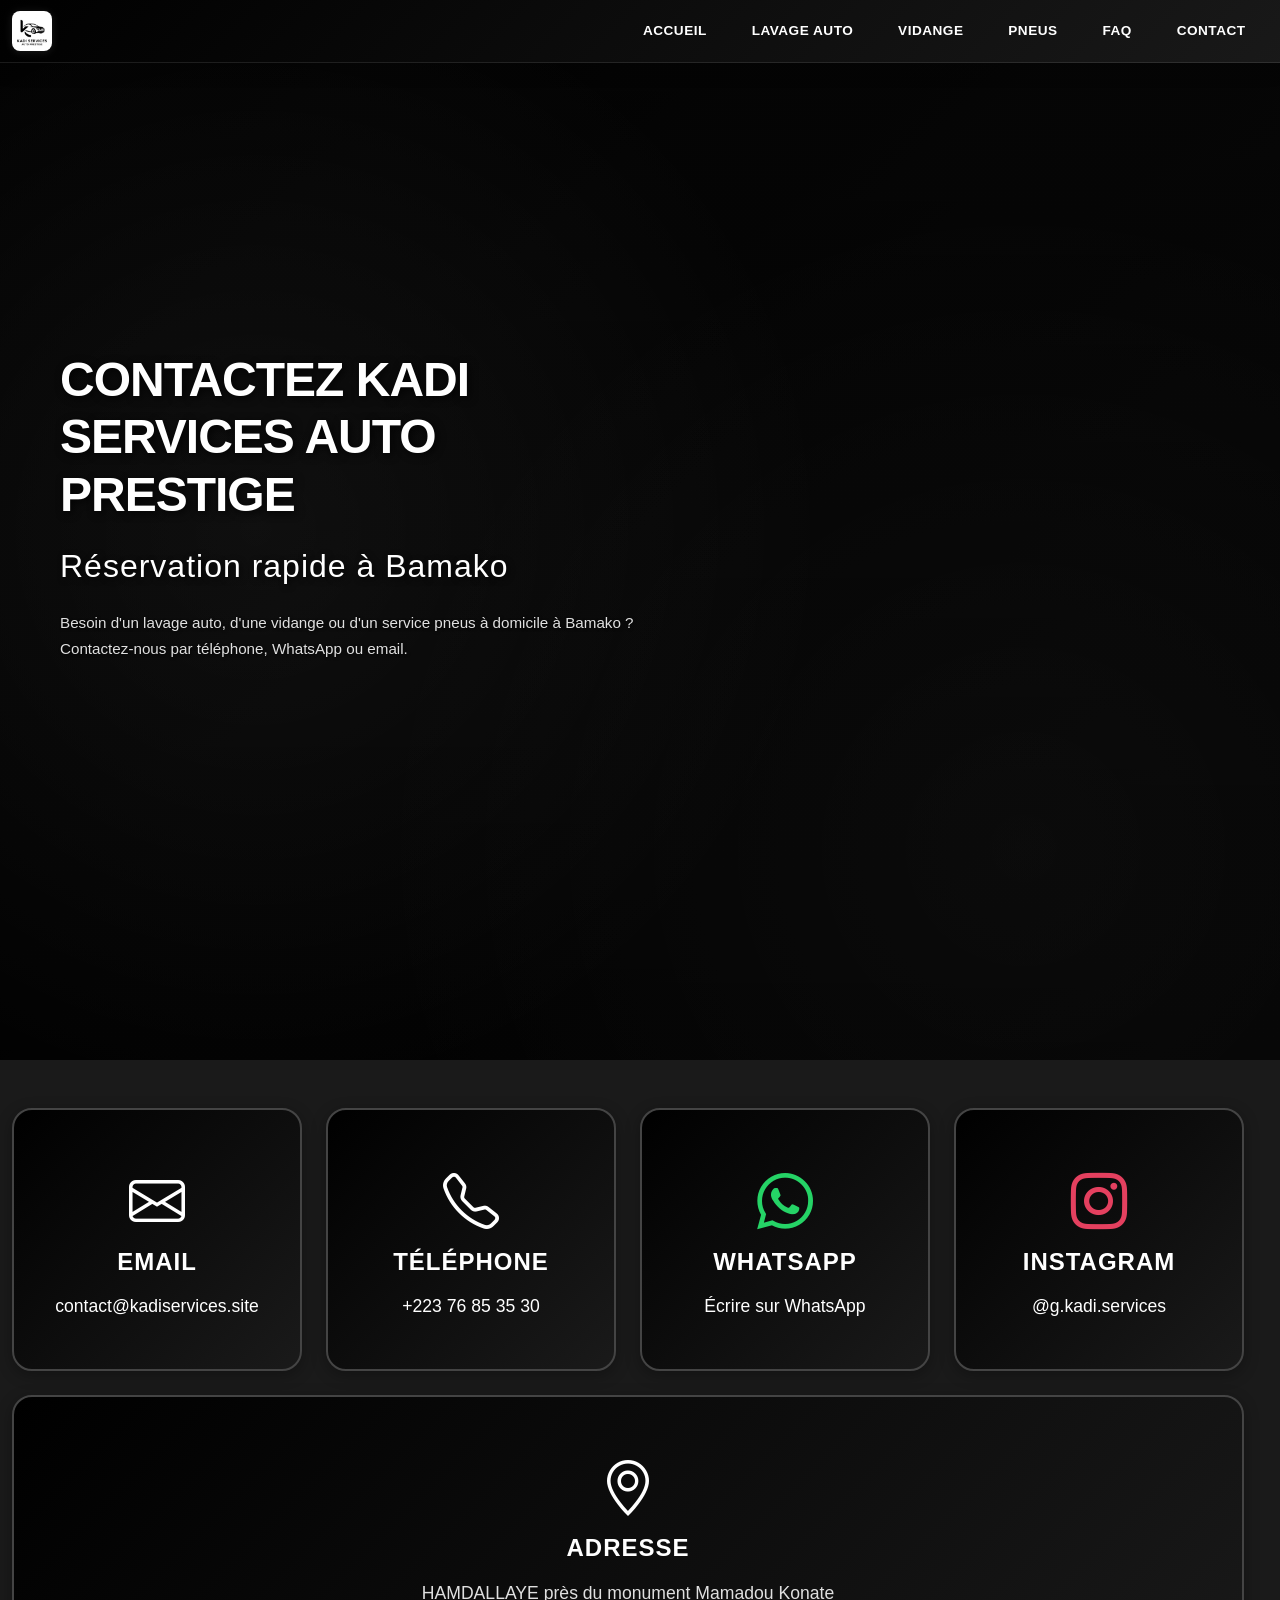
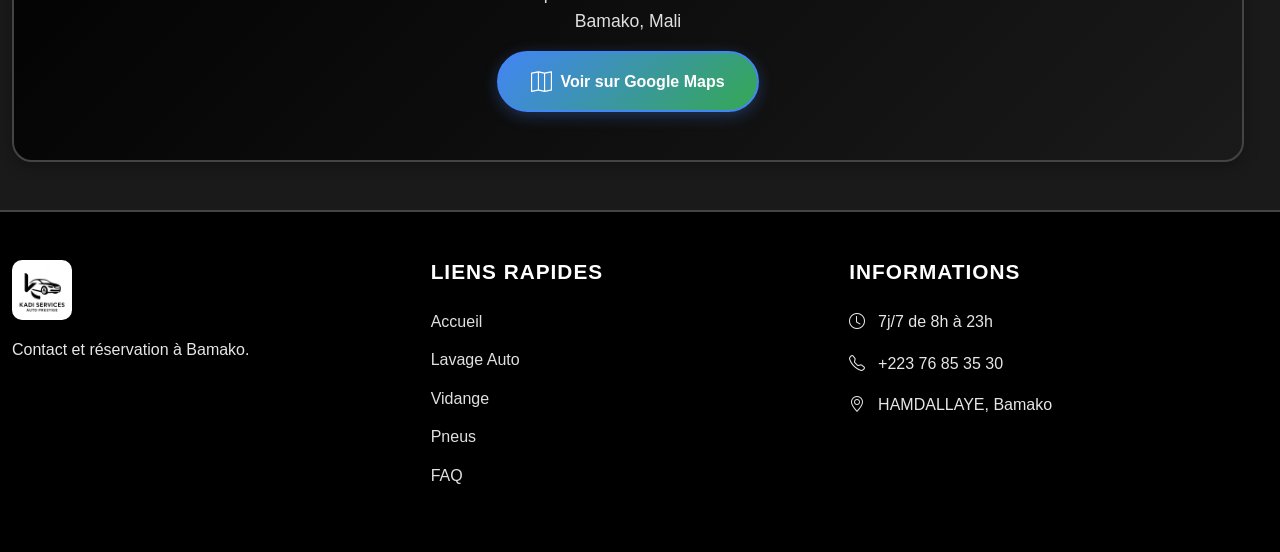
==== contact.html @ a183ce65 "reconnect optimized mp4 + seo multipages" ====
<!DOCTYPE html>
<html lang="fr">
<head>
    <meta charset="UTF-8">
    <meta name="viewport" content="width=device-width, initial-scale=1.0">
    <meta name="google-site-verification" content="QvmwFhG7hxmT7mzNkKdDMTVAQOb6qt12spnTtQXSnRE" />
    <link rel="icon" type="image/png" href="images/logo-kadi.png">
    <link rel="shortcut icon" href="images/logo-kadi.png">
    <link rel="apple-touch-icon" href="images/logo-kadi.png">
    <link rel="manifest" href="site.webmanifest">
    <meta name="theme-color" content="#000000">
    <title>Contact Kadi Services Auto Prestige | Réserver à Bamako</title>
    <meta name="description" content="Contactez Kadi Services Auto Prestige pour réserver un lavage auto, une vidange ou un service pneus à domicile à Bamako.">
    <meta name="keywords" content="contact lavage auto bamako, contact vidange bamako, téléphone lavage auto bamako, whatsapp lavage auto bamako">
    <link rel="canonical" href="https://prestige.kadiservices.site/contact.html">
    <meta property="og:type" content="website">
    <meta property="og:title" content="Contact Kadi Services Auto Prestige">
    <meta property="og:description" content="Contact, téléphone, email et WhatsApp pour réserver vos services automobiles à domicile à Bamako.">
    <meta property="og:url" content="https://prestige.kadiservices.site/contact.html">
    <meta property="og:image" content="https://prestige.kadiservices.site/images/logo-kadi.png">
    <link rel="preconnect" href="https://cdn.jsdelivr.net" crossorigin>
    <link href="https://cdn.jsdelivr.net/npm/bootstrap@5.3.2/dist/css/bootstrap.min.css" rel="stylesheet">
    <link rel="stylesheet" href="https://cdn.jsdelivr.net/npm/bootstrap-icons@1.11.1/font/bootstrap-icons.css" media="print" onload="this.media='all'">
    <noscript><link rel="stylesheet" href="https://cdn.jsdelivr.net/npm/bootstrap-icons@1.11.1/font/bootstrap-icons.css"></noscript>
    <link rel="stylesheet" href="css/style.css">
    <script>(function(w,d,s,l,i){w[l]=w[l]||[];w[l].push({'gtm.start':new Date().getTime(),event:'gtm.js'});var f=d.getElementsByTagName(s)[0],j=d.createElement(s),dl=l!='dataLayer'?'&l='+l:'';j.async=true;j.src='https://www.googletagmanager.com/gtm.js?id='+i+dl;f.parentNode.insertBefore(j,f);})(window,document,'script','dataLayer','GTM-TSNSFCXC');</script>
</head>
<body>
    <noscript><iframe src="https://www.googletagmanager.com/ns.html?id=GTM-TSNSFCXC" height="0" width="0" style="display:none;visibility:hidden"></iframe></noscript>
    <nav class="navbar navbar-expand-lg navbar-light fixed-top"><div class="container"><a class="navbar-brand" href="index.html"><img src="images/logo-kadi.webp" alt="Kadi Services" class="logo-nav" width="180" height="40" loading="eager"></a><button class="navbar-toggler" type="button" data-bs-toggle="collapse" data-bs-target="#navbarNav"><span class="navbar-toggler-icon"></span></button><div class="collapse navbar-collapse" id="navbarNav"><ul class="navbar-nav ms-auto"><li class="nav-item"><a class="nav-link" href="index.html">Accueil</a></li><li class="nav-item"><a class="nav-link" href="lavage-auto-bamako.html">Lavage Auto</a></li><li class="nav-item"><a class="nav-link" href="vidange-bamako.html">Vidange</a></li><li class="nav-item"><a class="nav-link" href="montage-pneu-bamako.html">Pneus</a></li><li class="nav-item"><a class="nav-link" href="faq.html">FAQ</a></li><li class="nav-item"><a class="nav-link active" href="contact.html">Contact</a></li></ul></div></div></nav>
    <section class="hero-section"><div class="hero-video-container"><div class="hero-video-fallback"></div></div><div class="hero-overlay"></div><div class="container"><div class="row align-items-center min-vh-100"><div class="col-lg-8 hero-content"><div class="hero-text animate-fade-in"><h1 class="display-2 fw-bold mb-4">Contactez Kadi Services Auto Prestige</h1><h2 class="display-4 mb-4">Réservation rapide à Bamako</h2><p class="mb-5 hero-description">Besoin d'un lavage auto, d'une vidange ou d'un service pneus à domicile à Bamako ? Contactez-nous par téléphone, WhatsApp ou email.</p></div></div></div></div></section>
    <section class="contact-section py-5"><div class="container"><div class="row g-4"><div class="col-md-6 col-lg-3"><div class="contact-card text-center h-100"><i class="bi bi-envelope contact-icon"></i><h5>Email</h5><p><a href="mailto:contact@kadiservices.site">contact@kadiservices.site</a></p></div></div><div class="col-md-6 col-lg-3"><div class="contact-card text-center h-100"><i class="bi bi-telephone contact-icon"></i><h5>Téléphone</h5><p><a href="tel:+22376853530">+223 76 85 35 30</a></p></div></div><div class="col-md-6 col-lg-3"><div class="contact-card text-center h-100"><i class="bi bi-whatsapp contact-icon"></i><h5>WhatsApp</h5><p><a href="https://wa.me/22376853530" target="_blank" rel="noopener noreferrer">Écrire sur WhatsApp</a></p></div></div><div class="col-md-6 col-lg-3"><div class="contact-card text-center h-100"><i class="bi bi-instagram contact-icon"></i><h5>Instagram</h5><p><a href="https://www.instagram.com/g.kadi.services/" target="_blank" rel="noopener noreferrer">@g.kadi.services</a></p></div></div><div class="col-12"><div class="contact-card text-center h-100"><i class="bi bi-geo-alt contact-icon"></i><h5>Adresse</h5><p class="mb-3">HAMDALLAYE près du monument Mamadou Konate<br>Bamako, Mali</p><a href="https://maps.app.goo.gl/7F9AtTYm4M8SSPwT8" target="_blank" rel="noopener noreferrer" class="btn btn-map"><i class="bi bi-map"></i> Voir sur Google Maps</a></div></div></div></div></section>
    <footer class="footer py-5"><div class="container"><div class="row g-4"><div class="col-lg-4"><img src="images/logo-kadi.webp" alt="Kadi Services" class="logo-footer mb-3" width="250" height="60" loading="lazy"><p class="footer-text">Contact et réservation à Bamako.</p></div><div class="col-lg-4"><h5 class="footer-title">Liens Rapides</h5><ul class="footer-links"><li><a href="index.html">Accueil</a></li><li><a href="lavage-auto-bamako.html">Lavage Auto</a></li><li><a href="vidange-bamako.html">Vidange</a></li><li><a href="montage-pneu-bamako.html">Pneus</a></li><li><a href="faq.html">FAQ</a></li></ul></div><div class="col-lg-4"><h5 class="footer-title">Informations</h5><ul class="footer-info"><li><i class="bi bi-clock"></i> 7j/7 de 8h à 23h</li><li><i class="bi bi-telephone"></i> +223 76 85 35 30</li><li><i class="bi bi-geo-alt"></i> HAMDALLAYE, Bamako</li></ul></div></div></div></footer>
    <script src="https://cdn.jsdelivr.net/npm/bootstrap@5.3.2/dist/js/bootstrap.bundle.min.js" defer></script>
    <script src="js/main.js" defer></script>
</body>
</html>
---- css/style.css ----
/* ============================================
   VARIABLES & RESET
   ============================================ */

:root {
    --primary-black: #000000;
    --secondary-black: #1a1a1a;
    --text-white: #ffffff;
    --text-gray: #e0e0e0;
    --accent-gray: #333333;
    --hover-gray: #4a4a4a;
    --border-gray: #444444;
    --transition: all 0.3s cubic-bezier(0.4, 0, 0.2, 1);
}

* {
    margin: 0;
    padding: 0;
    box-sizing: border-box;
}

html,
body {
    width: 100%;
    max-width: 100%;
    overflow-x: hidden;
}

body {
    font-family: 'Segoe UI', Tahoma, Geneva, Verdana, sans-serif;
    background-color: var(--primary-black);
    color: var(--text-white);
    overflow-x: hidden;
    line-height: 1.6;
}

img,
video,
iframe {
    max-width: 100%;
}

.container,
.container-fluid,
.row {
    max-width: 100%;
}

/* ============================================
   NAVIGATION
   ============================================ */

.navbar {
    background: linear-gradient(135deg, rgba(0, 0, 0, 0.95) 0%, rgba(26, 26, 26, 0.95) 100%);
    backdrop-filter: blur(20px) saturate(180%);
    -webkit-backdrop-filter: blur(20px) saturate(180%);
    padding: 0.5rem 0;
    transition: all 0.4s cubic-bezier(0.4, 0, 0.2, 1);
    box-shadow: 0 2px 20px rgba(0, 0, 0, 0.3);
    border-bottom: 1px solid rgba(255, 255, 255, 0.1);
}

.navbar.scrolled {
    background: linear-gradient(135deg, rgba(0, 0, 0, 0.98) 0%, rgba(26, 26, 26, 0.98) 100%);
    padding: 0.3rem 0;
    box-shadow: 0 2px 30px rgba(0, 0, 0, 0.5);
    border-bottom: 1px solid rgba(255, 255, 255, 0.15);
}

.navbar-brand {
    display: flex;
    align-items: center;
    position: relative;
    padding: 0.2rem 0;
}

.logo-nav {
    height: 40px;
    width: auto;
    max-width: 180px;
    object-fit: contain;
    border-radius: 8px;
    transition: all 0.3s cubic-bezier(0.4, 0, 0.2, 1);
    filter: drop-shadow(0 1px 4px rgba(255, 255, 255, 0.1));
}

.logo-nav:hover {
    transform: scale(1.05);
    filter: drop-shadow(0 2px 8px rgba(255, 255, 255, 0.2));
}

.navbar-nav .nav-link {
    color: var(--text-white) !important;
    font-weight: 600;
    margin: 0 0.5rem;
    position: relative;
    transition: all 0.3s cubic-bezier(0.4, 0, 0.2, 1);
    padding: 0.4rem 0.9rem !important;
    font-size: 0.85rem;
    letter-spacing: 0.5px;
    text-transform: uppercase;
}

.navbar-nav .nav-link::before {
    content: '';
    position: absolute;
    top: 0;
    left: 0;
    width: 100%;
    height: 100%;
    background: linear-gradient(135deg, rgba(255, 255, 255, 0.1) 0%, rgba(255, 255, 255, 0.05) 100%);
    border-radius: 8px;
    opacity: 0;
    transition: opacity 0.3s ease;
    z-index: -1;
}

.navbar-nav .nav-link::after {
    content: '';
    position: absolute;
    bottom: 2px;
    left: 50%;
    width: 0;
    height: 2px;
    background: linear-gradient(90deg, var(--text-white) 0%, rgba(255, 255, 255, 0.5) 100%);
    transition: all 0.3s cubic-bezier(0.4, 0, 0.2, 1);
    transform: translateX(-50%);
    box-shadow: 0 0 8px rgba(255, 255, 255, 0.4);
}

.navbar-nav .nav-link:hover::before {
    opacity: 1;
}

.navbar-nav .nav-link:hover::after,
.navbar-nav .nav-link.active::after {
    width: 70%;
}

.navbar-nav .nav-link:hover {
    color: var(--text-white) !important;
    transform: translateY(-2px);
}

.navbar-toggler {
    border: 2px solid rgba(255, 255, 255, 0.3);
    border-radius: 6px;
    padding: 0.3rem 0.5rem;
    transition: all 0.3s ease;
    background: rgba(255, 255, 255, 0.05);
}

.navbar-toggler:hover {
    border-color: rgba(255, 255, 255, 0.6);
    background: rgba(255, 255, 255, 0.1);
    transform: scale(1.05);
}

.navbar-toggler:focus {
    box-shadow: 0 0 0 0.2rem rgba(255, 255, 255, 0.2);
}

.navbar-toggler-icon {
    background-image: url("data:image/svg+xml,%3csvg xmlns='http://www.w3.org/2000/svg' viewBox='0 0 30 30'%3e%3cpath stroke='rgba%28255, 255, 255, 1%29' stroke-linecap='round' stroke-miterlimit='10' stroke-width='2' d='M4 7h22M4 15h22M4 23h22'/%3e%3c/svg%3e");
    width: 20px;
    height: 20px;
}

.navbar-collapse {
    background: transparent;
}

@media (max-width: 991px) {
    .navbar-collapse {
        background: linear-gradient(135deg, rgba(0, 0, 0, 0.98) 0%, rgba(26, 26, 26, 0.98) 100%);
        margin-top: 1rem;
        padding: 1rem;
        border-radius: 12px;
        border: 1px solid rgba(255, 255, 255, 0.1);
        box-shadow: 0 8px 32px rgba(0, 0, 0, 0.4);
    }
    
    .navbar-nav .nav-link {
        margin: 0.3rem 0;
        padding: 0.8rem 1rem !important;
        border-radius: 8px;
    }
}

/* ============================================
   HERO SECTION
   ============================================ */

.hero-section {
    position: relative;
    min-height: 100vh;
    background: linear-gradient(135deg, var(--primary-black) 0%, var(--secondary-black) 100%);
    display: flex;
    align-items: center;
    overflow: hidden;
}

.service-card,
.app-card,
.contact-card,
.schedule-card,
.info-card,
.faq-item,
.feature-item {
    min-width: 0;
}

.hero-video-container {
    position: absolute;
    top: 0;
    left: 0;
    width: 100%;
    height: 100%;
    overflow: hidden;
    z-index: 0;
}

.hero-video-fallback {
    position: absolute;
    inset: 0;
    background:
        linear-gradient(180deg, rgba(0, 0, 0, 0.35) 0%, rgba(0, 0, 0, 0.65) 100%),
        linear-gradient(135deg, #050505 0%, #111111 50%, #1a1a1a 100%);
    z-index: 0;
}

.hero-video {
    position: absolute;
    top: 50%;
    left: 50%;
    min-width: 100%;
    min-height: 100%;
    width: auto;
    height: auto;
    transform: translate(-50%, -50%);
    object-fit: cover;
    opacity: 0.5;
    filter: brightness(0.7);
    z-index: 1;
}

.hero-video.is-hidden {
    display: none;
}


.hero-overlay {
    position: absolute;
    top: 0;
    left: 0;
    width: 100%;
    height: 100%;
    background: 
        radial-gradient(circle at 20% 50%, rgba(255, 255, 255, 0.05) 0%, transparent 50%),
        radial-gradient(circle at 80% 80%, rgba(255, 255, 255, 0.03) 0%, transparent 50%),
        linear-gradient(180deg, rgba(0, 0, 0, 0.5) 0%, rgba(0, 0, 0, 0.7) 100%);
    pointer-events: none;
    z-index: 1;
}

.hero-content {
    position: relative;
    z-index: 2;
    padding: 2rem 0;
    min-width: 0;
}

@media (min-width: 993px) {
    .hero-section .container {
        padding-left: 2rem;
        padding-right: 2rem;
    }

    .hero-content {
        padding-left: 2.5rem;
        padding-right: 1.5rem;
    }

    .hero-text {
        max-width: 620px;
    }

    .hero-description {
        max-width: 560px;
    }
}

.hero-text h1 {
    font-size: 3rem;
    font-weight: 800;
    letter-spacing: -1px;
    margin-bottom: 0.5rem;
    text-transform: uppercase;
    color: var(--text-white);
    text-shadow: 2px 2px 8px rgba(0, 0, 0, 0.8);
}

.hero-text h2 {
    font-size: 2rem;
    font-weight: 400;
    letter-spacing: 1px;
    margin-bottom: 1rem;
    color: var(--text-white);
    text-shadow: 2px 2px 6px rgba(0, 0, 0, 0.7);
}

.slogan {
    font-size: 1.2rem;
    font-weight: 600;
    color: var(--text-white);
    line-height: 1.4;
    text-shadow: 1px 1px 4px rgba(0, 0, 0, 0.7);
}

.subtitle {
    font-size: 1rem;
    color: var(--text-gray);
    font-weight: 400;
    text-shadow: 1px 1px 3px rgba(0, 0, 0, 0.6);
}

.hero-description {
    font-size: 0.95rem;
    color: var(--text-gray);
    line-height: 1.7;
    max-width: 95%;
    text-shadow: 1px 1px 3px rgba(0, 0, 0, 0.6);
}

.hero-buttons {
    margin-top: 2rem;
}

.btn-primary {
    background-color: var(--text-white);
    color: var(--primary-black);
    border: 2px solid var(--text-white);
    font-weight: 600;
    padding: 1rem 2.5rem;
    border-radius: 50px;
    transition: var(--transition);
    text-transform: uppercase;
    letter-spacing: 1px;
}

.btn-primary:hover {
    background-color: transparent;
    color: var(--text-white);
    transform: translateY(-3px);
    box-shadow: 0 10px 30px rgba(255, 255, 255, 0.2);
}

.btn-outline-light {
    border: 2px solid var(--text-white);
    color: var(--text-white);
    font-weight: 600;
    padding: 1rem 2.5rem;
    border-radius: 50px;
    transition: var(--transition);
    text-transform: uppercase;
    letter-spacing: 1px;
}

.btn-outline-light:hover {
    background-color: var(--text-white);
    color: var(--primary-black);
    transform: translateY(-3px);
    box-shadow: 0 10px 30px rgba(255, 255, 255, 0.2);
}

.hero-image {
    position: relative;
    display: flex;
    justify-content: center;
    align-items: center;
    height: 100%;
    z-index: 2;
    min-width: 0;
    overflow: hidden;
}

.app-mockup {
    display: block;
    width: min(100%, 340px);
    max-width: 100%;
    height: auto;
    max-height: 600px;
    object-fit: contain;
    aspect-ratio: 358 / 696;
    animation: float 3s ease-in-out infinite;
    filter: drop-shadow(0 20px 60px rgba(0, 0, 0, 0.8));
    transition: var(--transition);
}

.app-mockup:hover {
    transform: translateY(-10px);
    filter: drop-shadow(0 30px 80px rgba(0, 0, 0, 0.9));
}

.scroll-indicator {
    position: absolute;
    bottom: 2rem;
    left: 50%;
    transform: translateX(-50%);
    animation: bounce 2s infinite;
}

.scroll-indicator a {
    color: var(--text-white);
    font-size: 2rem;
    text-decoration: none;
}

/* ============================================
   SECTIONS
   ============================================ */

section {
    padding: 5rem 0;
    position: relative;
}

.section-title {
    font-size: 3rem;
    font-weight: 800;
    text-transform: uppercase;
    letter-spacing: 3px;
    margin-bottom: 1rem;
    position: relative;
}

.title-line {
    width: 100px;
    height: 4px;
    background-color: var(--text-white);
    margin: 0 auto;
    position: relative;
}

.title-line::after {
    content: '';
    position: absolute;
    left: 50%;
    top: 50%;
    transform: translate(-50%, -50%);
    width: 200px;
    height: 2px;
    background-color: var(--accent-gray);
}

/* ============================================
   SERVICES SECTION
   ============================================ */

.services-section {
    background-color: var(--secondary-black);
}

.service-card {
    background: linear-gradient(135deg, var(--secondary-black) 0%, var(--primary-black) 100%);
    border: 2px solid var(--border-gray);
    border-radius: 20px;
    padding: 2.5rem 2rem;
    height: 100%;
    transition: var(--transition);
    position: relative;
    overflow: hidden;
    box-shadow: 0 4px 15px rgba(0, 0, 0, 0.3);
}

.service-card::before {
    content: '';
    position: absolute;
    top: 0;
    left: -100%;
    width: 100%;
    height: 100%;
    background: linear-gradient(90deg, transparent, rgba(255, 255, 255, 0.1), transparent);
    transition: var(--transition);
}

.service-card:hover::before {
    left: 100%;
}

.service-card:hover {
    border-color: var(--text-white);
    transform: translateY(-10px) scale(1.02);
    box-shadow: 0 25px 50px rgba(0, 0, 0, 0.6);
}

.service-icon {
    width: 80px;
    height: 80px;
    background-color: var(--accent-gray);
    border: 2px solid var(--text-white);
    border-radius: 50%;
    display: flex;
    align-items: center;
    justify-content: center;
    margin: 0 auto 1.5rem;
    transition: var(--transition);
}

.service-card:hover .service-icon {
    background-color: var(--text-white);
    color: var(--primary-black);
    transform: rotate(360deg) scale(1.1);
}

.service-icon i {
    font-size: 2.5rem;
    color: var(--text-white);
    transition: var(--transition);
}

.service-card:hover .service-icon i {
    color: var(--primary-black);
}

.service-card h4 {
    font-size: 1.5rem;
    font-weight: 700;
    margin-bottom: 1rem;
    text-align: center;
    text-transform: uppercase;
    letter-spacing: 1px;
}

.service-card p {
    color: var(--text-gray);
    margin-bottom: 1.5rem;
    text-align: center;
}

.service-list {
    list-style: none;
    padding: 0;
}

.service-list li {
    padding: 0.5rem 0;
    color: var(--text-gray);
    border-bottom: 1px solid var(--border-gray);
    position: relative;
    padding-left: 1.5rem;
}

.service-list li::before {
    content: '✓';
    position: absolute;
    left: 0;
    color: var(--text-white);
    font-weight: bold;
}

.service-list li:last-child {
    border-bottom: none;
}

/* ============================================
   FEATURES SECTION
   ============================================ */

.features-section {
    background-color: var(--primary-black);
}

.feature-item {
    padding: 2rem;
    transition: var(--transition);
}

.feature-icon {
    font-size: 3.5rem;
    color: var(--text-white);
    margin-bottom: 1.5rem;
    transition: var(--transition);
    display: inline-block;
}

.feature-item:hover .feature-icon {
    transform: scale(1.2) rotate(5deg);
    color: var(--text-gray);
}

.feature-item h5 {
    font-size: 1.3rem;
    font-weight: 700;
    margin-bottom: 0.5rem;
    text-transform: uppercase;
    letter-spacing: 0.5px;
}

.feature-item p {
    color: var(--text-gray);
    font-size: 0.85rem;
}

/* ============================================
   APPS SECTION
   ============================================ */

.apps-section {
    background-color: var(--secondary-black);
}

.app-card {
    background: linear-gradient(135deg, var(--primary-black) 0%, var(--secondary-black) 100%);
    border: 2px solid var(--border-gray);
    border-radius: 25px;
    padding: 3rem;
    height: 100%;
    transition: var(--transition);
    position: relative;
    overflow: visible;
    box-shadow: 0 8px 25px rgba(0, 0, 0, 0.4);
    z-index: 1;
}

.app-card::after {
    content: '';
    position: absolute;
    top: -50%;
    right: -50%;
    width: 200%;
    height: 200%;
    background: radial-gradient(circle, rgba(255, 255, 255, 0.05) 0%, transparent 70%);
    transition: var(--transition);
    opacity: 0;
}

.app-card:hover::after {
    opacity: 1;
    animation: rotate-gradient 3s linear infinite;
}

.app-card:hover {
    border-color: var(--text-white);
    transform: translateY(-10px) scale(1.01);
    box-shadow: 0 30px 60px rgba(0, 0, 0, 0.7);
}

.app-icon {
    width: 100px;
    height: 100px;
    background-color: var(--accent-gray);
    border: 3px solid var(--text-white);
    border-radius: 25px;
    display: flex;
    align-items: center;
    justify-content: center;
    margin: 0 auto 2rem;
    transition: var(--transition);
}

.app-icon.driver {
    border-radius: 50%;
}

.app-card:hover .app-icon {
    background-color: var(--text-white);
    transform: scale(1.1) rotate(5deg);
}

.app-icon i {
    font-size: 3.5rem;
    color: var(--text-white);
    transition: var(--transition);
}

.app-card:hover .app-icon i {
    color: var(--primary-black);
}

.app-card h3 {
    font-size: 2rem;
    font-weight: 800;
    text-align: center;
    margin-bottom: 1rem;
    text-transform: uppercase;
    letter-spacing: 2px;
}

.app-description {
    text-align: center;
    color: var(--text-gray);
    margin-bottom: 2rem;
    font-size: 1.1rem;
}

.app-features {
    list-style: none;
    padding: 0;
    margin-bottom: 2rem;
}

.app-features li {
    padding: 0.8rem 0;
    color: var(--text-gray);
    border-bottom: 1px solid var(--border-gray);
    display: flex;
    align-items: center;
}

.app-features li:last-child {
    border-bottom: none;
}

.app-features i {
    color: var(--text-white);
    margin-right: 1rem;
    font-size: 1.2rem;
}

.app-buttons {
    display: flex;
    justify-content: center;
    gap: 1rem;
    flex-wrap: wrap;
}

.btn-app {
    background-color: var(--text-white);
    color: var(--primary-black);
    border: 2px solid var(--text-white);
    padding: 0.8rem 2rem;
    border-radius: 50px;
    font-weight: 600;
    text-decoration: none;
    transition: var(--transition);
    display: inline-flex;
    align-items: center;
    gap: 0.5rem;
}

.btn-app:hover {
    background-color: transparent;
    color: var(--text-white);
    transform: translateY(-3px);
    box-shadow: 0 10px 25px rgba(255, 255, 255, 0.2);
}

.btn-app i {
    font-size: 1.3rem;
}

.btn-android {
    background: linear-gradient(135deg, #3DDC84 0%, #2DB86E 100%);
    border-color: #3DDC84;
    color: var(--text-white);
    font-weight: 700;
    box-shadow: 0 4px 15px rgba(61, 220, 132, 0.3);
}

.btn-android:hover {
    background: linear-gradient(135deg, #2DB86E 0%, #3DDC84 100%);
    border-color: #2DB86E;
    color: var(--text-white);
    box-shadow: 0 8px 25px rgba(61, 220, 132, 0.4);
    transform: translateY(-3px);
}

.btn-map {
    background: linear-gradient(135deg, #4285F4 0%, #34A853 100%);
    color: var(--text-white);
    border: 2px solid #4285F4;
    padding: 0.8rem 2rem;
    border-radius: 50px;
    font-weight: 600;
    text-decoration: none;
    transition: var(--transition);
    display: inline-flex;
    align-items: center;
    gap: 0.5rem;
    box-shadow: 0 4px 15px rgba(66, 133, 244, 0.3);
}

.btn-map:hover {
    background: linear-gradient(135deg, #34A853 0%, #4285F4 100%);
    border-color: #34A853;
    color: var(--text-white);
    transform: translateY(-3px);
    box-shadow: 0 8px 25px rgba(66, 133, 244, 0.4);
}

.btn-map i {
    font-size: 1.3rem;
}

/* ============================================
   SCHEDULE SECTION
   ============================================ */

.schedule-section {
    background-color: var(--primary-black);
}

.schedule-card {
    background-color: var(--secondary-black);
    border: 2px solid var(--border-gray);
    border-radius: 20px;
    padding: 3rem;
    display: flex;
    flex-direction: column;
    justify-content: space-between;
}

.schedule-item {
    display: flex;
    align-items: center;
    gap: 2rem;
    padding: 2rem 0;
    border-bottom: 1px solid var(--border-gray);
}

.schedule-item:last-child {
    border-bottom: none;
}

.schedule-item i {
    font-size: 3rem;
    color: var(--text-white);
    min-width: 60px;
}

.schedule-item h5 {
    font-size: 1.5rem;
    font-weight: 700;
    margin-bottom: 0.5rem;
    text-transform: uppercase;
    letter-spacing: 1px;
}

.schedule-item p {
    color: var(--text-gray);
    font-size: 1.1rem;
    margin: 0;
}

.info-card {
    background-color: var(--secondary-black);
    border: 2px solid var(--border-gray);
    border-radius: 20px;
    padding: 3rem;
    display: flex;
    flex-direction: column;
    justify-content: space-between;
}

.info-card h3 {
    font-size: 2rem;
    font-weight: 800;
    margin-bottom: 2rem;
    text-transform: uppercase;
    letter-spacing: 2px;
    text-align: center;
}

.info-list {
    list-style: none;
    padding: 0;
}

.info-list li {
    padding: 1rem 0;
    color: var(--text-gray);
    font-size: 1.1rem;
    display: flex;
    align-items: center;
    border-bottom: 1px solid var(--border-gray);
}

.info-list li:last-child {
    border-bottom: none;
}

.info-list i {
    color: var(--text-white);
    margin-right: 1rem;
    font-size: 1.5rem;
}

/* ============================================
   FAQ SECTION
   ============================================ */

.faq-section {
    background-color: var(--primary-black);
}

.faq-item {
    background: linear-gradient(135deg, var(--secondary-black) 0%, var(--primary-black) 100%);
    border: 2px solid var(--border-gray);
    border-radius: 12px;
    margin-bottom: 1rem;
    overflow: hidden;
    transition: var(--transition);
}

.faq-item:hover {
    border-color: var(--text-white);
    transform: translateY(-2px);
    box-shadow: 0 8px 25px rgba(0, 0, 0, 0.4);
}

.faq-item .accordion-header {
    margin: 0;
}

.faq-item .accordion-button {
    background: transparent;
    color: var(--text-white);
    font-weight: 600;
    font-size: 1.1rem;
    padding: 1.5rem;
    border: none;
    box-shadow: none;
    transition: var(--transition);
}

.faq-item .accordion-button:not(.collapsed) {
    background: rgba(255, 255, 255, 0.05);
    color: var(--text-white);
}

.faq-item .accordion-button:focus {
    box-shadow: none;
    border: none;
}

.faq-item .accordion-button::after {
    filter: brightness(0) invert(1);
    transition: var(--transition);
}

.faq-item .accordion-button:not(.collapsed)::after {
    transform: rotate(180deg);
}

.faq-item .accordion-body {
    background: transparent;
    color: var(--text-gray);
    padding: 1.5rem;
    font-size: 1rem;
    line-height: 1.8;
    border-top: 1px solid var(--border-gray);
}

.faq-item .accordion-body strong {
    color: var(--text-white);
}

/* ============================================
   CONTACT SECTION
   ============================================ */

.contact-section {
    background-color: var(--secondary-black);
}

.contact-card {
    background: linear-gradient(135deg, var(--primary-black) 0%, var(--secondary-black) 100%);
    border: 2px solid var(--border-gray);
    border-radius: 20px;
    padding: 3rem 2rem;
    height: 100%;
    transition: var(--transition);
    box-shadow: 0 4px 15px rgba(0, 0, 0, 0.3);
}

.contact-card:hover {
    border-color: var(--text-white);
    transform: translateY(-10px) scale(1.02);
    box-shadow: 0 25px 50px rgba(0, 0, 0, 0.6);
}

.contact-icon {
    font-size: 3.5rem;
    color: var(--text-white);
    margin-bottom: 1.5rem;
    transition: var(--transition);
    pointer-events: none;
}

.contact-card:hover .contact-icon {
    transform: scale(1.2) rotate(5deg);
}

.contact-card h5 {
    font-size: 1.5rem;
    font-weight: 700;
    margin-bottom: 1rem;
    text-transform: uppercase;
    letter-spacing: 1px;
    pointer-events: none;
}

.contact-card p {
    color: var(--text-gray);
    font-size: 1.1rem;
    margin: 0;
    pointer-events: none;
}

.contact-card p a {
    pointer-events: auto;
}

.contact-card a {
    color: var(--text-white);
    text-decoration: none;
    transition: var(--transition);
}

.contact-card a:hover {
    color: var(--text-gray);
    text-decoration: underline;
}

.contact-card .bi-whatsapp {
    color: #25D366;
}

.contact-card .bi-instagram {
    color: #E4405F;
}

.contact-card .bi-tiktok {
    color: var(--text-white);
}

/* ============================================
   FOOTER
   ============================================ */

.footer {
    background-color: var(--primary-black);
    border-top: 2px solid var(--border-gray);
}

.logo-footer {
    height: 60px;
    width: auto;
    max-width: 250px;
    object-fit: contain;
    border-radius: 10px;
    margin-bottom: 1.5rem;
}

.footer-text {
    color: var(--text-white);
    line-height: 1.8;
    margin-bottom: 0;
    opacity: 0.9;
}

.footer-title {
    font-size: 1.3rem;
    font-weight: 700;
    margin-bottom: 1.5rem;
    text-transform: uppercase;
    letter-spacing: 1px;
    color: var(--text-white);
}

.footer-links {
    list-style: none;
    padding: 0;
}

.footer-links li {
    margin-bottom: 0.8rem;
}

.footer-links a {
    color: var(--text-gray);
    text-decoration: none;
    transition: var(--transition);
    display: inline-block;
}

.footer-links a:hover {
    color: var(--text-white);
    transform: translateX(5px);
}

.footer-info {
    list-style: none;
    padding: 0;
}

.footer-info li {
    color: var(--text-white);
    margin-bottom: 1rem;
    display: flex;
    align-items: center;
    opacity: 0.9;
}

.footer-info i {
    margin-right: 0.8rem;
    color: var(--text-white);
}

.footer-divider {
    border-color: var(--border-gray);
    margin: 3rem 0 2rem;
    opacity: 0.5;
}

.footer-bottom {
    display: flex;
    justify-content: space-between;
    align-items: center;
    flex-wrap: wrap;
    gap: 1rem;
}

.footer-bottom p {
    color: var(--text-white);
    margin: 0;
    opacity: 0.9;
}

.footer-dev {
    display: flex;
    align-items: center;
    gap: 1rem;
}

.footer-dev span {
    color: var(--text-white);
    opacity: 0.9;
}

.logo-dev {
    height: 40px;
    width: auto;
    max-width: 120px;
    object-fit: contain;
    border-radius: 10px;
    opacity: 0.9;
    transition: var(--transition);
}

.logo-dev:hover {
    opacity: 1;
    transform: scale(1.1);
}

.footer-social {
    display: flex;
    justify-content: flex-start;
    gap: 1rem;
    align-items: center;
}

.social-link {
    width: 45px;
    height: 45px;
    border-radius: 50%;
    display: flex;
    align-items: center;
    justify-content: center;
    background-color: var(--accent-gray);
    border: 2px solid var(--text-white);
    color: var(--text-white);
    text-decoration: none;
    transition: var(--transition);
    font-size: 1.3rem;
}

.social-link:hover {
    background-color: var(--text-white);
    color: var(--primary-black);
    transform: translateY(-3px) scale(1.1);
    box-shadow: 0 5px 15px rgba(255, 255, 255, 0.3);
}

.social-link i {
    transition: var(--transition);
}

/* ============================================
   ANIMATIONS
   ============================================ */

@keyframes fadeIn {
    from {
        opacity: 0;
        transform: translateY(30px);
    }
    to {
        opacity: 1;
        transform: translateY(0);
    }
}

@keyframes slideInLeft {
    from {
        opacity: 0;
        transform: translateX(-50px);
    }
    to {
        opacity: 1;
        transform: translateX(0);
    }
}

@keyframes slideInRight {
    from {
        opacity: 0;
        transform: translateX(50px);
    }
    to {
        opacity: 1;
        transform: translateX(0);
    }
}

@keyframes fadeUp {
    from {
        opacity: 0;
        transform: translateY(50px);
    }
    to {
        opacity: 1;
        transform: translateY(0);
    }
}

@keyframes scale {
    from {
        transform: scale(0.9);
        opacity: 0;
    }
    to {
        transform: scale(1);
        opacity: 1;
    }
}

@keyframes float {
    0%, 100% {
        transform: translateY(0);
    }
    50% {
        transform: translateY(-20px);
    }
}

@keyframes bounce {
    0%, 20%, 50%, 80%, 100% {
        transform: translateY(0) translateX(-50%);
    }
    40% {
        transform: translateY(-10px) translateX(-50%);
    }
    60% {
        transform: translateY(-5px) translateX(-50%);
    }
}

@keyframes rotate-gradient {
    from {
        transform: rotate(0deg);
    }
    to {
        transform: rotate(360deg);
    }
}

.animate-fade-in {
    animation: fadeIn 1s ease-out;
}

.animate-slide-in {
    animation: slideInRight 1s ease-out;
}

.animate-slide-in-left {
    animation: slideInLeft 1s ease-out;
}

.animate-slide-in-right {
    animation: slideInRight 1s ease-out;
}

.animate-fade-up {
    animation: fadeUp 0.8s ease-out;
}

.animate-scale {
    animation: scale 0.6s ease-out;
}

/* Animation on scroll */
.animate-on-scroll {
    opacity: 0;
    transform: translateY(50px);
    transition: opacity 0.8s ease-out, transform 0.8s ease-out;
}

.animate-on-scroll.animated {
    opacity: 1;
    transform: translateY(0);
}

/* ============================================
   RESPONSIVE DESIGN
   ============================================ */

@media (max-width: 992px) {
    .container {
        padding-left: 1.25rem;
        padding-right: 1.25rem;
    }

    .hero-section {
        min-height: auto;
        padding: 7rem 0 4rem;
    }

    .hero-section .container,
    .hero-section .row {
        min-height: auto !important;
    }

    .hero-section .row {
        row-gap: 2rem;
    }

    .hero-content,
    .hero-image {
        text-align: center;
        justify-content: center;
    }

    .hero-text h1 {
        font-size: 2.5rem;
    }
    
    .hero-text h2 {
        font-size: 1.8rem;
    }

    .slogan {
        font-size: 1.05rem;
    }

    .subtitle {
        font-size: 0.95rem;
    }
    
    .hero-description {
        font-size: 0.95rem;
        max-width: 100%;
    }

    .hero-buttons {
        display: flex;
        flex-wrap: wrap;
        gap: 1rem;
        justify-content: center;
    }

    .hero-buttons .btn {
        margin: 0 !important;
        flex: 0 1 auto;
    }

    .hero-image {
        margin-top: 0;
        min-height: unset;
    }

    .app-mockup {
        width: min(280px, 70vw);
        max-height: none;
        animation: none;
    }
    
    .section-title {
        font-size: 2.5rem;
    }
    
    .footer-bottom {
        flex-direction: column;
        text-align: center;
    }
    
    .hero-image {
        margin-top: 2rem;
    }

    .navbar-nav {
        padding-top: 1rem;
        gap: 0.25rem;
    }

    .navbar-nav .nav-link {
        margin: 0;
        display: inline-flex;
        width: 100%;
        justify-content: center;
    }
}

@media (max-width: 768px) {
    .hero-section {
        padding: 6.5rem 0 3rem;
    }

    .hero-content {
        text-align: center;
        padding: 1rem 0;
    }

    .hero-text {
        max-width: 100%;
        overflow-wrap: anywhere;
    }
    
    .hero-text h1 {
        font-size: 2rem;
        line-height: 1.2;
        overflow-wrap: anywhere;
    }
    
    .hero-text h2 {
        font-size: 1.5rem;
    }
    
    .slogan {
        font-size: 1rem;
    }
    
    .hero-description {
        font-size: 0.9rem;
        max-width: 100%;
        margin-bottom: 2rem !important;
    }
    
    .hero-buttons {
        display: flex;
        flex-direction: column;
        gap: 1rem;
        align-items: stretch;
    }
    
    .hero-buttons .btn {
        width: 100%;
        margin: 0 !important;
    }

    .row {
        --bs-gutter-x: 1rem;
    }
    
    .section-title {
        font-size: 2rem;
        line-height: 1.2;
    }
    
    .service-card,
    .app-card,
    .contact-card {
        margin-bottom: 2rem;
    }
    
    .app-buttons {
        flex-direction: column;
        gap: 1rem;
    }
    
    .footer-social {
        justify-content: center;
    }
    
    .btn-app {
        width: 100%;
        justify-content: center;
        margin: 0 !important;
    }
    
    .schedule-item {
        flex-direction: column;
        text-align: center;
        gap: 1rem;
    }
    
    .app-mockup {
        width: min(240px, 72vw);
        max-height: none;
    }

    .service-card,
    .app-card,
    .contact-card,
    .schedule-card,
    .info-card,
    .faq-item,
    .feature-item {
        padding-left: 1.25rem;
        padding-right: 1.25rem;
    }

    .hero-image,
    .app-showcase,
    .app-card,
    .service-card,
    .contact-card,
    .schedule-card,
    .info-card,
    .faq-item {
        width: 100%;
    }

    .footer-bottom,
    .footer-dev {
        flex-direction: column;
        text-align: center;
    }

    .footer-info li {
        justify-content: center;
    }
    
    .navbar-brand .logo-nav {
        height: 35px;
    }
    
    .navbar {
        padding: 0.4rem 0;
    }
    
    .navbar.scrolled {
        padding: 0.3rem 0;
    }
}

@media (max-width: 576px) {
    .hero-section {
        min-height: auto;
        padding: 6rem 0 2.5rem;
    }

    .navbar > .container,
    .hero-section .container,
    .services-section .container,
    .features-section .container,
    .apps-section .container,
    .schedule-section .container,
    .faq-section .container,
    .contact-section .container,
    .footer .container {
        padding-left: 1rem;
        padding-right: 1rem;
    }
    
    .hero-video {
        display: none;
    }
    
    .hero-content {
        text-align: center;
        margin-bottom: 2rem;
    }
    
    .hero-text h1 {
        font-size: 1.6rem;
        margin-bottom: 0.5rem !important;
    }
    
    .hero-text h2 {
        font-size: 1.2rem;
        margin-bottom: 0.5rem !important;
    }
    
    .slogan {
        font-size: 0.95rem;
        margin-bottom: 1rem !important;
    }
    
    .subtitle {
        font-size: 0.9rem;
        margin-bottom: 1rem !important;
    }
    
    .hero-description {
        font-size: 0.85rem;
        line-height: 1.6;
        margin-bottom: 1.5rem !important;
        overflow-wrap: anywhere;
    }
    
    .hero-buttons {
        flex-direction: column;
        gap: 0.8rem;
        margin-top: 1.5rem !important;
    }
    
    .btn-primary,
    .btn-outline-light {
        padding: 0.8rem 1.5rem;
        font-size: 0.9rem;
        width: 100%;
    }
    
    .hero-image {
        margin-top: 0.5rem;
    }
    
    .app-mockup {
        width: min(210px, 74vw);
        max-height: none;
        filter: drop-shadow(0 10px 30px rgba(0, 0, 0, 0.65));
    }
    
    .section-title {
        font-size: 1.75rem;
    }

    .container {
        padding-left: 1rem;
        padding-right: 1rem;
    }

    .row {
        --bs-gutter-x: 0.75rem;
    }

    .title-line {
        width: 80px;
    }
    
    .service-card,
    .app-card,
    .contact-card,
    .schedule-card,
    .info-card {
        padding: 1.5rem 1rem;
    }

    .service-list,
    .info-list,
    .footer-links,
    .footer-info {
        padding-left: 0;
        word-break: break-word;
    }

    .accordion-button,
    .footer-text,
    .contact-card p,
    .service-card p,
    .feature-item p,
    .schedule-item,
    .footer-info li,
    .footer-links a {
        overflow-wrap: anywhere;
        word-break: break-word;
    }

    .scroll-indicator {
        display: none;
    }
    
    .logo-nav {
        height: 35px;
    }
    
    .logo-footer {
        height: 50px;
    }
    
    .logo-dev {
        height: 30px;
    }
    
    section {
        padding: 3rem 0;
    }
}

/* ============================================
   SMOOTH SCROLL
   ============================================ */

html {
    scroll-behavior: smooth;
}

/* ============================================
   SELECTION
   ============================================ */

::selection {
    background-color: var(--text-white);
    color: var(--primary-black);
}

::-moz-selection {
    background-color: var(--text-white);
    color: var(--primary-black);
}
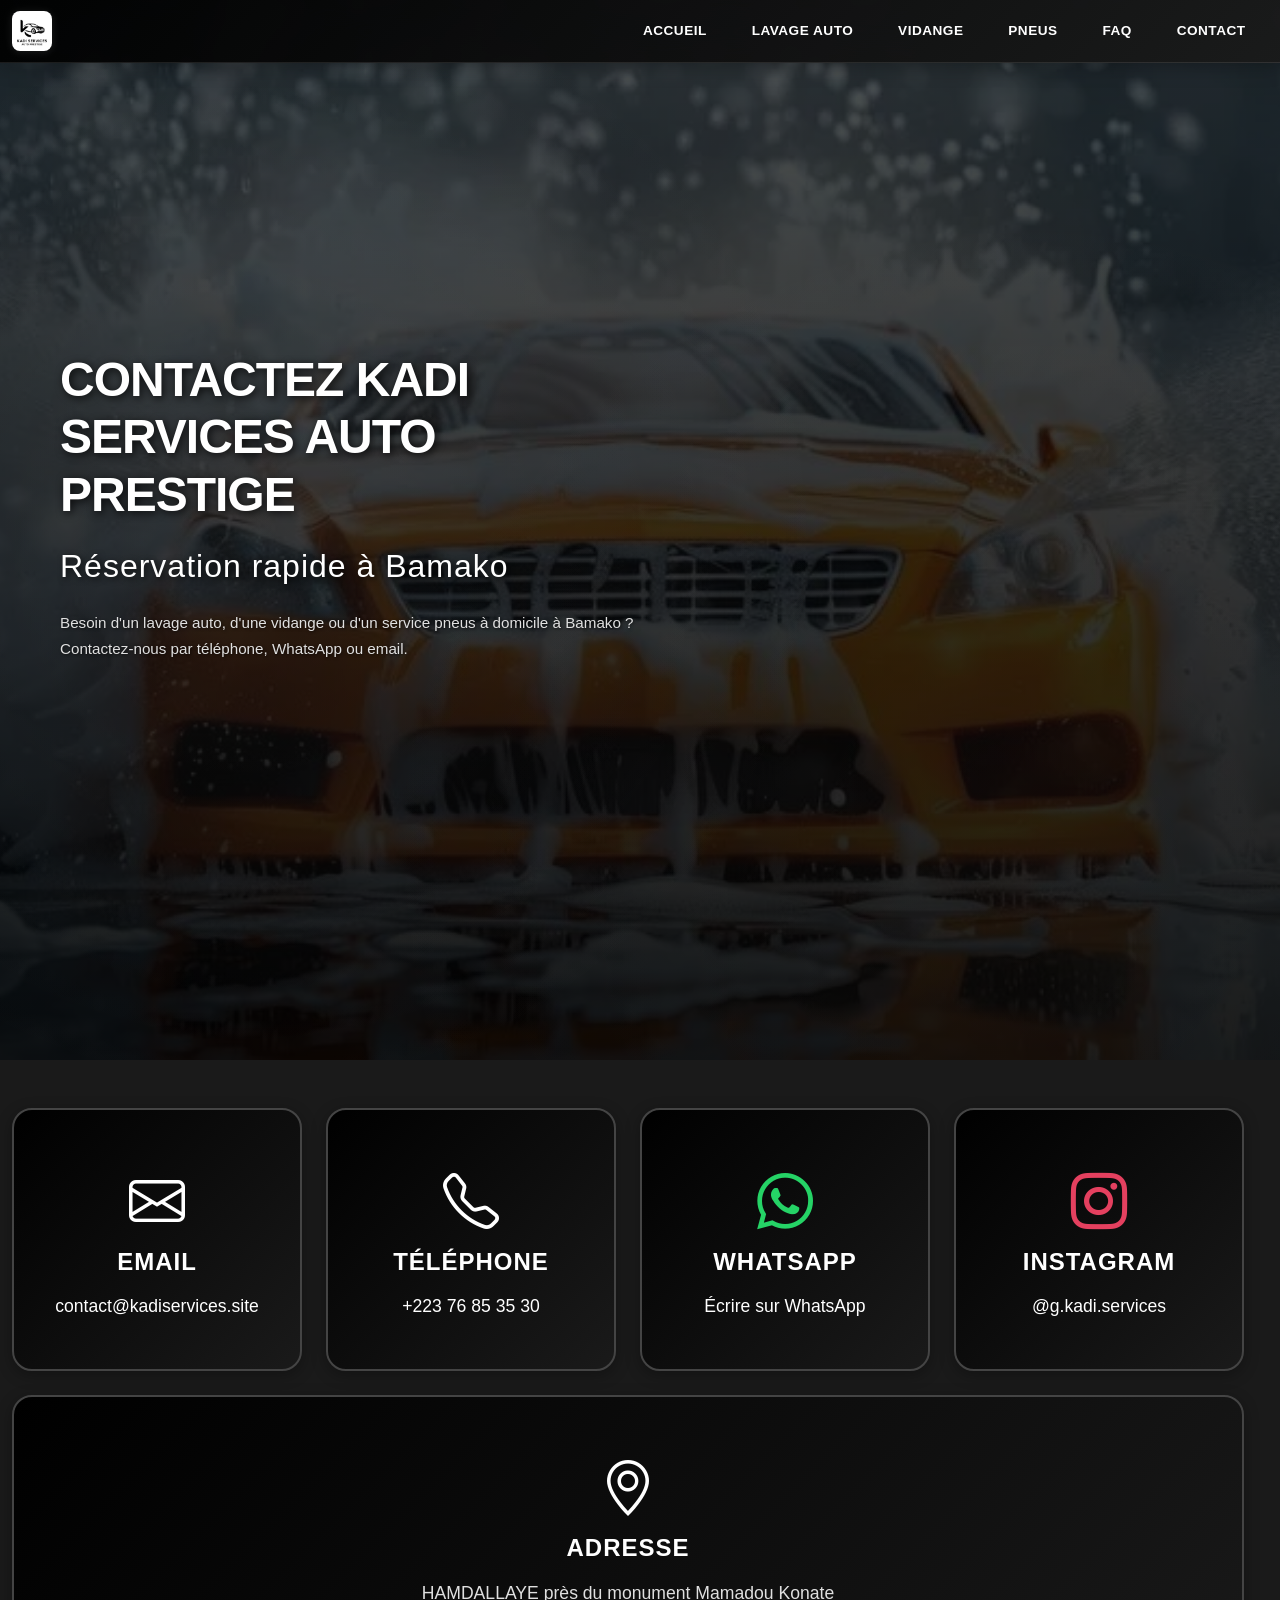
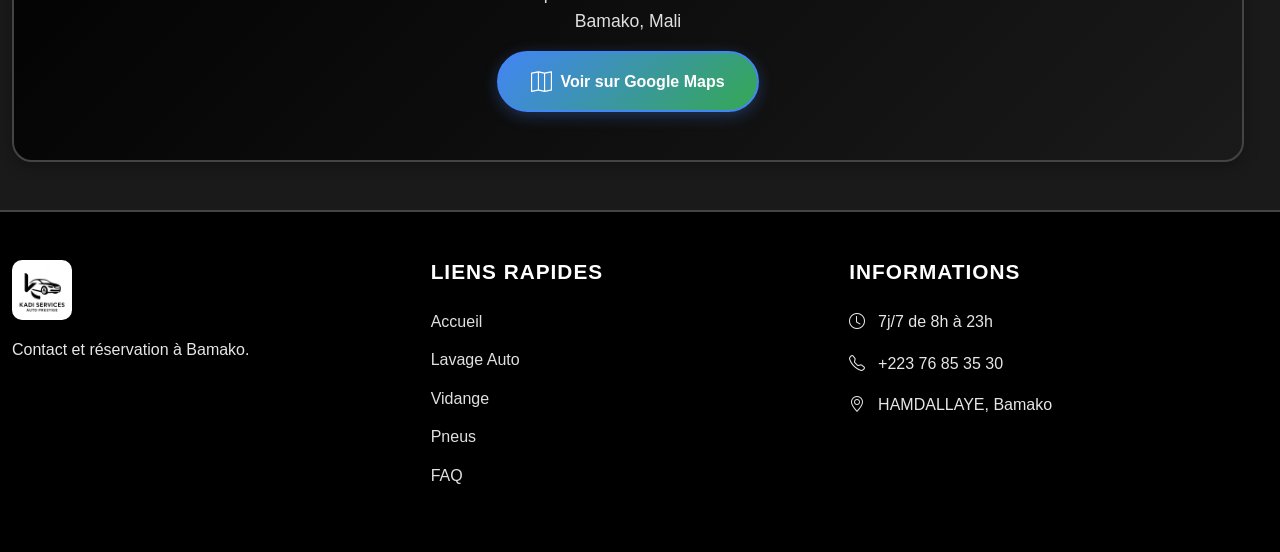
==== commit 215f7ae6: "complet" ====
--- a/contact.html
+++ b/contact.html
@@ -12,12 +12,20 @@
     <title>Contact Kadi Services Auto Prestige | Réserver à Bamako</title>
     <meta name="description" content="Contactez Kadi Services Auto Prestige pour réserver un lavage auto, une vidange ou un service pneus à domicile à Bamako.">
     <meta name="keywords" content="contact lavage auto bamako, contact vidange bamako, téléphone lavage auto bamako, whatsapp lavage auto bamako">
+    <meta name="author" content="Kadi Services Auto Prestige">
+    <meta name="robots" content="index, follow, max-snippet:-1, max-image-preview:large, max-video-preview:-1">
     <link rel="canonical" href="https://prestige.kadiservices.site/contact.html">
+    <meta property="og:locale" content="fr_FR">
     <meta property="og:type" content="website">
     <meta property="og:title" content="Contact Kadi Services Auto Prestige">
     <meta property="og:description" content="Contact, téléphone, email et WhatsApp pour réserver vos services automobiles à domicile à Bamako.">
     <meta property="og:url" content="https://prestige.kadiservices.site/contact.html">
+    <meta property="og:site_name" content="Kadi Services Auto Prestige">
     <meta property="og:image" content="https://prestige.kadiservices.site/images/logo-kadi.png">
+    <meta name="twitter:card" content="summary">
+    <meta name="twitter:title" content="Contact Kadi Services Auto Prestige">
+    <meta name="twitter:description" content="Contact, téléphone, email et WhatsApp pour réserver vos services automobiles à domicile à Bamako.">
+    <meta name="twitter:image" content="https://prestige.kadiservices.site/images/logo-kadi.png">
     <link rel="preconnect" href="https://cdn.jsdelivr.net" crossorigin>
     <link href="https://cdn.jsdelivr.net/npm/bootstrap@5.3.2/dist/css/bootstrap.min.css" rel="stylesheet">
     <link rel="stylesheet" href="https://cdn.jsdelivr.net/npm/bootstrap-icons@1.11.1/font/bootstrap-icons.css" media="print" onload="this.media='all'">
@@ -27,10 +35,10 @@
 </head>
 <body>
     <noscript><iframe src="https://www.googletagmanager.com/ns.html?id=GTM-TSNSFCXC" height="0" width="0" style="display:none;visibility:hidden"></iframe></noscript>
-    <nav class="navbar navbar-expand-lg navbar-light fixed-top"><div class="container"><a class="navbar-brand" href="index.html"><img src="images/logo-kadi.webp" alt="Kadi Services" class="logo-nav" width="180" height="40" loading="eager"></a><button class="navbar-toggler" type="button" data-bs-toggle="collapse" data-bs-target="#navbarNav"><span class="navbar-toggler-icon"></span></button><div class="collapse navbar-collapse" id="navbarNav"><ul class="navbar-nav ms-auto"><li class="nav-item"><a class="nav-link" href="index.html">Accueil</a></li><li class="nav-item"><a class="nav-link" href="lavage-auto-bamako.html">Lavage Auto</a></li><li class="nav-item"><a class="nav-link" href="vidange-bamako.html">Vidange</a></li><li class="nav-item"><a class="nav-link" href="montage-pneu-bamako.html">Pneus</a></li><li class="nav-item"><a class="nav-link" href="faq.html">FAQ</a></li><li class="nav-item"><a class="nav-link active" href="contact.html">Contact</a></li></ul></div></div></nav>
-    <section class="hero-section"><div class="hero-video-container"><div class="hero-video-fallback"></div></div><div class="hero-overlay"></div><div class="container"><div class="row align-items-center min-vh-100"><div class="col-lg-8 hero-content"><div class="hero-text animate-fade-in"><h1 class="display-2 fw-bold mb-4">Contactez Kadi Services Auto Prestige</h1><h2 class="display-4 mb-4">Réservation rapide à Bamako</h2><p class="mb-5 hero-description">Besoin d'un lavage auto, d'une vidange ou d'un service pneus à domicile à Bamako ? Contactez-nous par téléphone, WhatsApp ou email.</p></div></div></div></div></section>
+    <nav class="navbar navbar-expand-lg navbar-light fixed-top"><div class="container"><a class="navbar-brand" href="index.html"><img src="images/logo-kadi.png" alt="Kadi Services" class="logo-nav" width="180" height="40" loading="eager"></a><button class="navbar-toggler" type="button" data-bs-toggle="collapse" data-bs-target="#navbarNav" aria-controls="navbarNav" aria-expanded="false" aria-label="Ouvrir le menu de navigation"><span class="navbar-toggler-icon"></span></button><div class="collapse navbar-collapse" id="navbarNav"><ul class="navbar-nav ms-auto"><li class="nav-item"><a class="nav-link" href="index.html">Accueil</a></li><li class="nav-item"><a class="nav-link" href="lavage-auto-bamako.html">Lavage Auto</a></li><li class="nav-item"><a class="nav-link" href="vidange-bamako.html">Vidange</a></li><li class="nav-item"><a class="nav-link" href="montage-pneu-bamako.html">Pneus</a></li><li class="nav-item"><a class="nav-link" href="faq.html">FAQ</a></li><li class="nav-item"><a class="nav-link active" href="contact.html">Contact</a></li></ul></div></div></nav>
+    <section class="hero-section hero-secondary"><div class="hero-video-container"><div class="hero-video-fallback"></div></div><div class="hero-overlay"></div><div class="container"><div class="row align-items-center min-vh-100"><div class="col-lg-8 hero-content"><div class="hero-text animate-fade-in"><h1 class="display-2 fw-bold mb-4">Contactez Kadi Services Auto Prestige</h1><h2 class="display-4 mb-4">Réservation rapide à Bamako</h2><p class="mb-5 hero-description">Besoin d'un lavage auto, d'une vidange ou d'un service pneus à domicile à Bamako ? Contactez-nous par téléphone, WhatsApp ou email.</p></div></div></div></div></section>
     <section class="contact-section py-5"><div class="container"><div class="row g-4"><div class="col-md-6 col-lg-3"><div class="contact-card text-center h-100"><i class="bi bi-envelope contact-icon"></i><h5>Email</h5><p><a href="mailto:contact@kadiservices.site">contact@kadiservices.site</a></p></div></div><div class="col-md-6 col-lg-3"><div class="contact-card text-center h-100"><i class="bi bi-telephone contact-icon"></i><h5>Téléphone</h5><p><a href="tel:+22376853530">+223 76 85 35 30</a></p></div></div><div class="col-md-6 col-lg-3"><div class="contact-card text-center h-100"><i class="bi bi-whatsapp contact-icon"></i><h5>WhatsApp</h5><p><a href="https://wa.me/22376853530" target="_blank" rel="noopener noreferrer">Écrire sur WhatsApp</a></p></div></div><div class="col-md-6 col-lg-3"><div class="contact-card text-center h-100"><i class="bi bi-instagram contact-icon"></i><h5>Instagram</h5><p><a href="https://www.instagram.com/g.kadi.services/" target="_blank" rel="noopener noreferrer">@g.kadi.services</a></p></div></div><div class="col-12"><div class="contact-card text-center h-100"><i class="bi bi-geo-alt contact-icon"></i><h5>Adresse</h5><p class="mb-3">HAMDALLAYE près du monument Mamadou Konate<br>Bamako, Mali</p><a href="https://maps.app.goo.gl/7F9AtTYm4M8SSPwT8" target="_blank" rel="noopener noreferrer" class="btn btn-map"><i class="bi bi-map"></i> Voir sur Google Maps</a></div></div></div></div></section>
-    <footer class="footer py-5"><div class="container"><div class="row g-4"><div class="col-lg-4"><img src="images/logo-kadi.webp" alt="Kadi Services" class="logo-footer mb-3" width="250" height="60" loading="lazy"><p class="footer-text">Contact et réservation à Bamako.</p></div><div class="col-lg-4"><h5 class="footer-title">Liens Rapides</h5><ul class="footer-links"><li><a href="index.html">Accueil</a></li><li><a href="lavage-auto-bamako.html">Lavage Auto</a></li><li><a href="vidange-bamako.html">Vidange</a></li><li><a href="montage-pneu-bamako.html">Pneus</a></li><li><a href="faq.html">FAQ</a></li></ul></div><div class="col-lg-4"><h5 class="footer-title">Informations</h5><ul class="footer-info"><li><i class="bi bi-clock"></i> 7j/7 de 8h à 23h</li><li><i class="bi bi-telephone"></i> +223 76 85 35 30</li><li><i class="bi bi-geo-alt"></i> HAMDALLAYE, Bamako</li></ul></div></div></div></footer>
+    <footer class="footer py-5"><div class="container"><div class="row g-4"><div class="col-lg-4"><img src="images/logo-kadi.png" alt="Kadi Services" class="logo-footer mb-3" width="250" height="60" loading="lazy"><p class="footer-text">Contact et réservation à Bamako.</p></div><div class="col-lg-4"><h5 class="footer-title">Liens Rapides</h5><ul class="footer-links"><li><a href="index.html">Accueil</a></li><li><a href="lavage-auto-bamako.html">Lavage Auto</a></li><li><a href="vidange-bamako.html">Vidange</a></li><li><a href="montage-pneu-bamako.html">Pneus</a></li><li><a href="faq.html">FAQ</a></li></ul></div><div class="col-lg-4"><h5 class="footer-title">Informations</h5><ul class="footer-info"><li><i class="bi bi-clock"></i> 7j/7 de 8h à 23h</li><li><i class="bi bi-telephone"></i> +223 76 85 35 30</li><li><i class="bi bi-geo-alt"></i> HAMDALLAYE, Bamako</li></ul></div></div></div></footer>
     <script src="https://cdn.jsdelivr.net/npm/bootstrap@5.3.2/dist/js/bootstrap.bundle.min.js" defer></script>
     <script src="js/main.js" defer></script>
 </body>
--- a/css/style.css
+++ b/css/style.css
@@ -226,7 +226,20 @@
     background:
         linear-gradient(180deg, rgba(0, 0, 0, 0.35) 0%, rgba(0, 0, 0, 0.65) 100%),
         linear-gradient(135deg, #050505 0%, #111111 50%, #1a1a1a 100%);
+    background-position: center;
+    background-repeat: no-repeat;
+    background-size: cover;
     z-index: 0;
+}
+
+.hero-section.hero-secondary .hero-video-fallback {
+    background:
+        linear-gradient(180deg, rgba(0, 0, 0, 0.35) 0%, rgba(0, 0, 0, 0.68) 100%),
+        url('../images/back-other.webp') center center / cover no-repeat;
+}
+
+.hero-section.hero-secondary .hero-video {
+    display: none;
 }
 
 .hero-video {
@@ -334,6 +347,10 @@
 
 .hero-buttons {
     margin-top: 2rem;
+    display: flex;
+    flex-wrap: wrap;
+    align-items: center;
+    gap: 1rem;
 }
 
 .btn-primary {
@@ -1567,6 +1584,18 @@
     .hero-video {
         display: none;
     }
+
+    .hero-video-fallback {
+        background:
+            linear-gradient(180deg, rgba(0, 0, 0, 0.3) 0%, rgba(0, 0, 0, 0.65) 100%),
+            url('../images/mobile.webp') center center / cover no-repeat;
+    }
+
+    .hero-section.hero-secondary .hero-video-fallback {
+        background:
+            linear-gradient(180deg, rgba(0, 0, 0, 0.3) 0%, rgba(0, 0, 0, 0.68) 100%),
+            url('../images/back-other.webp') center center / cover no-repeat;
+    }
     
     .hero-content {
         text-align: center;
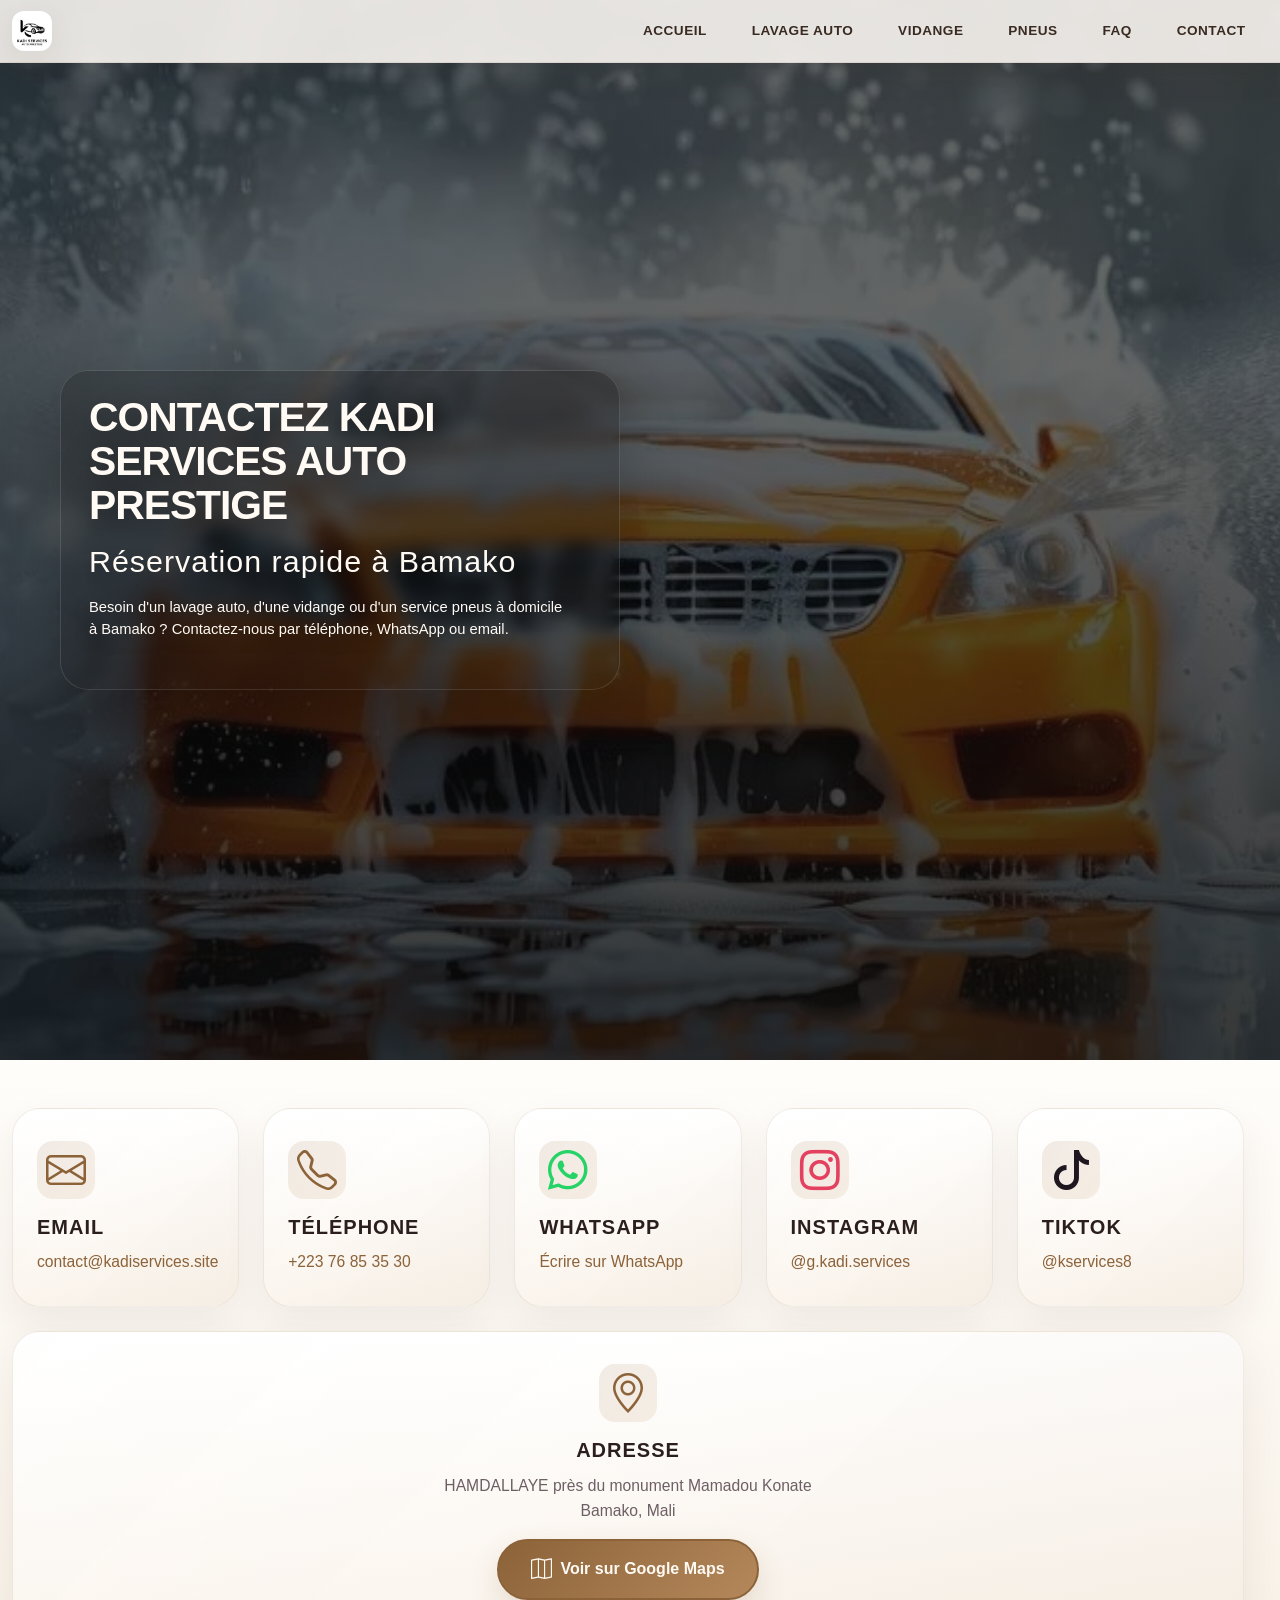
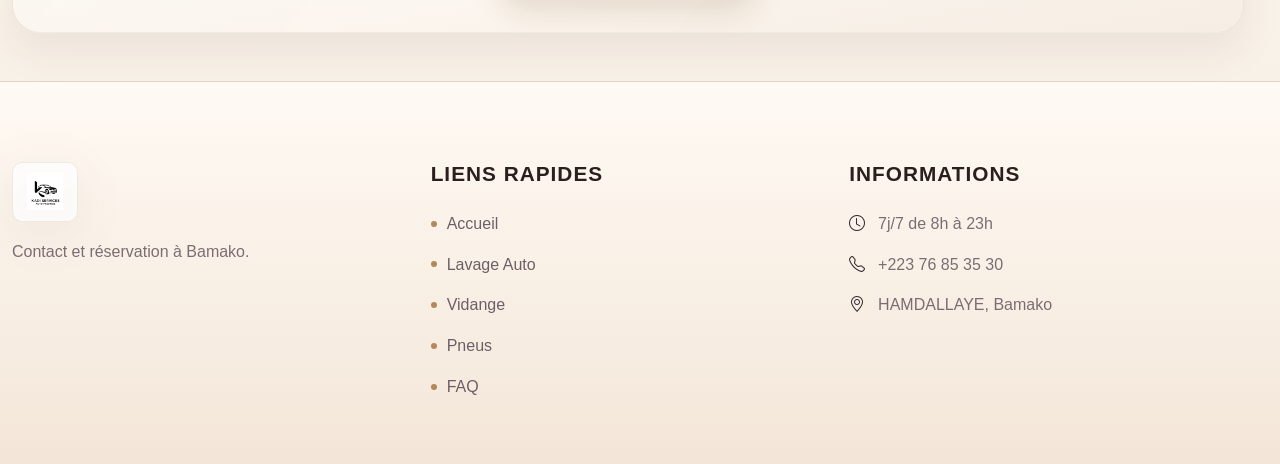
==== commit 168de74b: "complet" ====
--- a/contact.html
+++ b/contact.html
@@ -37,7 +37,7 @@
     <noscript><iframe src="https://www.googletagmanager.com/ns.html?id=GTM-TSNSFCXC" height="0" width="0" style="display:none;visibility:hidden"></iframe></noscript>
     <nav class="navbar navbar-expand-lg navbar-light fixed-top"><div class="container"><a class="navbar-brand" href="index.html"><img src="images/logo-kadi.png" alt="Kadi Services" class="logo-nav" width="180" height="40" loading="eager"></a><button class="navbar-toggler" type="button" data-bs-toggle="collapse" data-bs-target="#navbarNav" aria-controls="navbarNav" aria-expanded="false" aria-label="Ouvrir le menu de navigation"><span class="navbar-toggler-icon"></span></button><div class="collapse navbar-collapse" id="navbarNav"><ul class="navbar-nav ms-auto"><li class="nav-item"><a class="nav-link" href="index.html">Accueil</a></li><li class="nav-item"><a class="nav-link" href="lavage-auto-bamako.html">Lavage Auto</a></li><li class="nav-item"><a class="nav-link" href="vidange-bamako.html">Vidange</a></li><li class="nav-item"><a class="nav-link" href="montage-pneu-bamako.html">Pneus</a></li><li class="nav-item"><a class="nav-link" href="faq.html">FAQ</a></li><li class="nav-item"><a class="nav-link active" href="contact.html">Contact</a></li></ul></div></div></nav>
     <section class="hero-section hero-secondary"><div class="hero-video-container"><div class="hero-video-fallback"></div></div><div class="hero-overlay"></div><div class="container"><div class="row align-items-center min-vh-100"><div class="col-lg-8 hero-content"><div class="hero-text animate-fade-in"><h1 class="display-2 fw-bold mb-4">Contactez Kadi Services Auto Prestige</h1><h2 class="display-4 mb-4">Réservation rapide à Bamako</h2><p class="mb-5 hero-description">Besoin d'un lavage auto, d'une vidange ou d'un service pneus à domicile à Bamako ? Contactez-nous par téléphone, WhatsApp ou email.</p></div></div></div></div></section>
-    <section class="contact-section py-5"><div class="container"><div class="row g-4"><div class="col-md-6 col-lg-3"><div class="contact-card text-center h-100"><i class="bi bi-envelope contact-icon"></i><h5>Email</h5><p><a href="mailto:contact@kadiservices.site">contact@kadiservices.site</a></p></div></div><div class="col-md-6 col-lg-3"><div class="contact-card text-center h-100"><i class="bi bi-telephone contact-icon"></i><h5>Téléphone</h5><p><a href="tel:+22376853530">+223 76 85 35 30</a></p></div></div><div class="col-md-6 col-lg-3"><div class="contact-card text-center h-100"><i class="bi bi-whatsapp contact-icon"></i><h5>WhatsApp</h5><p><a href="https://wa.me/22376853530" target="_blank" rel="noopener noreferrer">Écrire sur WhatsApp</a></p></div></div><div class="col-md-6 col-lg-3"><div class="contact-card text-center h-100"><i class="bi bi-instagram contact-icon"></i><h5>Instagram</h5><p><a href="https://www.instagram.com/g.kadi.services/" target="_blank" rel="noopener noreferrer">@g.kadi.services</a></p></div></div><div class="col-12"><div class="contact-card text-center h-100"><i class="bi bi-geo-alt contact-icon"></i><h5>Adresse</h5><p class="mb-3">HAMDALLAYE près du monument Mamadou Konate<br>Bamako, Mali</p><a href="https://maps.app.goo.gl/7F9AtTYm4M8SSPwT8" target="_blank" rel="noopener noreferrer" class="btn btn-map"><i class="bi bi-map"></i> Voir sur Google Maps</a></div></div></div></div></section>
+    <section class="contact-section py-5"><div class="container"><div class="row g-4"><div class="col-md-6 col-lg-3"><div class="contact-card text-center h-100"><i class="bi bi-envelope contact-icon"></i><h5>Email</h5><p><a href="mailto:contact@kadiservices.site">contact@kadiservices.site</a></p></div></div><div class="col-md-6 col-lg-3"><div class="contact-card text-center h-100"><i class="bi bi-telephone contact-icon"></i><h5>Téléphone</h5><p><a href="tel:+22376853530">+223 76 85 35 30</a></p></div></div><div class="col-md-6 col-lg-3"><div class="contact-card text-center h-100"><i class="bi bi-whatsapp contact-icon"></i><h5>WhatsApp</h5><p><a href="https://wa.me/22376853530" target="_blank" rel="noopener noreferrer">Écrire sur WhatsApp</a></p></div></div><div class="col-md-6 col-lg-3"><div class="contact-card text-center h-100"><i class="bi bi-instagram contact-icon"></i><h5>Instagram</h5><p><a href="https://www.instagram.com/g.kadi.services/" target="_blank" rel="noopener noreferrer">@g.kadi.services</a></p></div></div><div class="col-md-6 col-lg-3"><div class="contact-card text-center h-100"><i class="bi bi-tiktok contact-icon"></i><h5>TikTok</h5><p><a href="https://www.tiktok.com/@kservices8?_r=1&_t=ZS-94y5Yy23Uvw" target="_blank" rel="noopener noreferrer">@kservices8</a></p></div></div><div class="col-12"><div class="contact-card text-center h-100 contact-address-card"><i class="bi bi-geo-alt contact-icon"></i><h5>Adresse</h5><p class="mb-3">HAMDALLAYE près du monument Mamadou Konate<br>Bamako, Mali</p><a href="https://maps.app.goo.gl/7F9AtTYm4M8SSPwT8" target="_blank" rel="noopener noreferrer" class="btn btn-map"><i class="bi bi-map"></i> Voir sur Google Maps</a></div></div></div></div></section>
     <footer class="footer py-5"><div class="container"><div class="row g-4"><div class="col-lg-4"><img src="images/logo-kadi.png" alt="Kadi Services" class="logo-footer mb-3" width="250" height="60" loading="lazy"><p class="footer-text">Contact et réservation à Bamako.</p></div><div class="col-lg-4"><h5 class="footer-title">Liens Rapides</h5><ul class="footer-links"><li><a href="index.html">Accueil</a></li><li><a href="lavage-auto-bamako.html">Lavage Auto</a></li><li><a href="vidange-bamako.html">Vidange</a></li><li><a href="montage-pneu-bamako.html">Pneus</a></li><li><a href="faq.html">FAQ</a></li></ul></div><div class="col-lg-4"><h5 class="footer-title">Informations</h5><ul class="footer-info"><li><i class="bi bi-clock"></i> 7j/7 de 8h à 23h</li><li><i class="bi bi-telephone"></i> +223 76 85 35 30</li><li><i class="bi bi-geo-alt"></i> HAMDALLAYE, Bamako</li></ul></div></div></div></footer>
     <script src="https://cdn.jsdelivr.net/npm/bootstrap@5.3.2/dist/js/bootstrap.bundle.min.js" defer></script>
     <script src="js/main.js" defer></script>
--- a/css/style.css
+++ b/css/style.css
@@ -3,13 +3,13 @@
    ============================================ */
 
 :root {
-    --primary-black: #000000;
-    --secondary-black: #1a1a1a;
-    --text-white: #ffffff;
-    --text-gray: #e0e0e0;
-    --accent-gray: #333333;
-    --hover-gray: #4a4a4a;
-    --border-gray: #444444;
+    --primary-black: #f8f4ee;
+    --secondary-black: #fffdf9;
+    --text-white: #1f1720;
+    --text-gray: #6e5f67;
+    --accent-gray: #d8c3ac;
+    --hover-gray: #b28b67;
+    --border-gray: #eadfce;
     --transition: all 0.3s cubic-bezier(0.4, 0, 0.2, 1);
 }
 
@@ -32,6 +32,14 @@
     color: var(--text-white);
     overflow-x: hidden;
     line-height: 1.6;
+}
+
+a {
+    color: #8c6239;
+}
+
+a:hover {
+    color: #6d4c2f;
 }
 
 img,
@@ -743,9 +751,9 @@
 }
 
 .btn-app {
-    background-color: var(--text-white);
-    color: var(--primary-black);
-    border: 2px solid var(--text-white);
+    background: linear-gradient(135deg, #8c6239 0%, #b4885a 100%);
+    color: #fffaf4;
+    border: 2px solid #8c6239;
     padding: 0.8rem 2rem;
     border-radius: 50px;
     font-weight: 600;
@@ -754,13 +762,15 @@
     display: inline-flex;
     align-items: center;
     gap: 0.5rem;
+    box-shadow: 0 12px 28px rgba(140, 98, 57, 0.18);
 }
 
 .btn-app:hover {
-    background-color: transparent;
-    color: var(--text-white);
+    background: linear-gradient(135deg, #744d2f 0%, #8c6239 100%);
+    color: #fffaf4;
+    border-color: #744d2f;
     transform: translateY(-3px);
-    box-shadow: 0 10px 25px rgba(255, 255, 255, 0.2);
+    box-shadow: 0 16px 32px rgba(140, 98, 57, 0.24);
 }
 
 .btn-app i {
@@ -768,25 +778,25 @@
 }
 
 .btn-android {
-    background: linear-gradient(135deg, #3DDC84 0%, #2DB86E 100%);
-    border-color: #3DDC84;
-    color: var(--text-white);
+    background: linear-gradient(135deg, #8c6239 0%, #b4885a 100%);
+    border-color: #8c6239;
+    color: #fffaf4;
     font-weight: 700;
-    box-shadow: 0 4px 15px rgba(61, 220, 132, 0.3);
+    box-shadow: 0 12px 28px rgba(140, 98, 57, 0.18);
 }
 
 .btn-android:hover {
-    background: linear-gradient(135deg, #2DB86E 0%, #3DDC84 100%);
-    border-color: #2DB86E;
-    color: var(--text-white);
-    box-shadow: 0 8px 25px rgba(61, 220, 132, 0.4);
+    background: linear-gradient(135deg, #744d2f 0%, #8c6239 100%);
+    border-color: #744d2f;
+    color: #fffaf4;
+    box-shadow: 0 16px 32px rgba(140, 98, 57, 0.24);
     transform: translateY(-3px);
 }
 
 .btn-map {
-    background: linear-gradient(135deg, #4285F4 0%, #34A853 100%);
-    color: var(--text-white);
-    border: 2px solid #4285F4;
+    background: linear-gradient(135deg, #8c6239 0%, #b4885a 100%);
+    color: #fffaf4;
+    border: 2px solid #8c6239;
     padding: 0.8rem 2rem;
     border-radius: 50px;
     font-weight: 600;
@@ -795,15 +805,21 @@
     display: inline-flex;
     align-items: center;
     gap: 0.5rem;
-    box-shadow: 0 4px 15px rgba(66, 133, 244, 0.3);
+    box-shadow: 0 12px 28px rgba(140, 98, 57, 0.18);
 }
 
 .btn-map:hover {
-    background: linear-gradient(135deg, #34A853 0%, #4285F4 100%);
-    border-color: #34A853;
-    color: var(--text-white);
+    background: linear-gradient(135deg, #744d2f 0%, #8c6239 100%);
+    border-color: #744d2f;
+    color: #fffaf4;
     transform: translateY(-3px);
-    box-shadow: 0 8px 25px rgba(66, 133, 244, 0.4);
+    box-shadow: 0 16px 32px rgba(140, 98, 57, 0.24);
+}
+
+.btn-map,
+.btn-map:visited,
+.btn-map i {
+    color: #fffaf4 !important;
 }
 
 .btn-map i {
@@ -1740,3 +1756,675 @@
     color: var(--primary-black);
 }
 
+.navbar {
+    background: rgba(255, 251, 246, 0.88);
+    backdrop-filter: blur(18px) saturate(160%);
+    -webkit-backdrop-filter: blur(18px) saturate(160%);
+    box-shadow: 0 10px 35px rgba(79, 56, 35, 0.08);
+    border-bottom: 1px solid rgba(140, 98, 57, 0.12);
+}
+
+.navbar.scrolled {
+    background: rgba(255, 251, 246, 0.96);
+    box-shadow: 0 14px 40px rgba(79, 56, 35, 0.12);
+    border-bottom: 1px solid rgba(140, 98, 57, 0.16);
+}
+
+.logo-nav {
+    border-radius: 12px;
+    filter: drop-shadow(0 8px 18px rgba(79, 56, 35, 0.12));
+}
+
+.logo-nav:hover {
+    filter: drop-shadow(0 12px 24px rgba(79, 56, 35, 0.18));
+}
+
+.navbar-nav .nav-link {
+    color: #3a2b22 !important;
+}
+
+.navbar-nav .nav-link::before {
+    background: linear-gradient(135deg, rgba(140, 98, 57, 0.12) 0%, rgba(210, 183, 153, 0.08) 100%);
+}
+
+.navbar-nav .nav-link::after {
+    background: linear-gradient(90deg, #8c6239 0%, #d4af84 100%);
+    box-shadow: 0 0 8px rgba(140, 98, 57, 0.25);
+}
+
+.navbar-nav .nav-link:hover,
+.navbar-nav .nav-link.active {
+    color: #8c6239 !important;
+}
+
+.navbar-toggler {
+    border: 1px solid rgba(140, 98, 57, 0.24);
+    background: rgba(255, 255, 255, 0.6);
+}
+
+.navbar-toggler:hover {
+    border-color: rgba(140, 98, 57, 0.45);
+    background: rgba(255, 255, 255, 0.9);
+}
+
+.navbar-toggler:focus {
+    box-shadow: 0 0 0 0.2rem rgba(140, 98, 57, 0.15);
+}
+
+.navbar-toggler-icon {
+    background-image: url("data:image/svg+xml,%3csvg xmlns='http://www.w3.org/2000/svg' viewBox='0 0 30 30'%3e%3cpath stroke='rgba%2858, 43, 34, 1%29' stroke-linecap='round' stroke-miterlimit='10' stroke-width='2' d='M4 7h22M4 15h22M4 23h22'/%3e%3c/svg%3e");
+}
+
+.hero-section {
+    background: linear-gradient(180deg, #fffdf9 0%, #f7efe4 52%, #f3e8dc 100%);
+}
+
+.hero-video-fallback {
+    background:
+        linear-gradient(180deg, rgba(10, 10, 10, 0.48) 0%, rgba(10, 10, 10, 0.62) 100%),
+        linear-gradient(135deg, #fffdf9 0%, #f4ebdf 50%, #efe0cd 100%);
+}
+
+.hero-section.hero-secondary .hero-video-fallback {
+    background:
+        linear-gradient(180deg, rgba(12, 12, 12, 0.45) 0%, rgba(12, 12, 12, 0.62) 100%),
+        url('../images/back-other.webp') center center / cover no-repeat;
+}
+
+.hero-video {
+    opacity: 0.46;
+    filter: brightness(0.72) saturate(0.9);
+}
+
+.hero-overlay {
+    background:
+        linear-gradient(180deg, rgba(8, 8, 8, 0.36) 0%, rgba(8, 8, 8, 0.24) 35%, rgba(8, 8, 8, 0.5) 100%),
+        radial-gradient(circle at top right, rgba(212, 175, 132, 0.14) 0%, rgba(255, 255, 255, 0) 38%);
+}
+
+.hero-text h1,
+.hero-text h2,
+.section-title,
+.service-card h3,
+.service-card h4,
+.feature-item h3,
+.feature-item h5,
+.app-card h3,
+.schedule-item h3,
+.schedule-item h5,
+.contact-card h3,
+.contact-card h5,
+.info-card h3,
+.footer-title {
+    color: #2b1f1d;
+}
+
+.hero-text h1,
+.hero-text h2,
+.hero-text .slogan,
+.hero-text .subtitle,
+.hero-text .hero-description,
+.scroll-indicator a {
+    color: #fffaf4;
+}
+
+.hero-text h1,
+.hero-text h2 {
+    text-shadow: 0 10px 30px rgba(0, 0, 0, 0.45);
+}
+
+.hero-text .slogan,
+.hero-text .subtitle,
+.hero-text .hero-description {
+    text-shadow: 0 6px 18px rgba(0, 0, 0, 0.42);
+}
+
+.hero-text .subtitle {
+    color: rgba(255, 250, 244, 0.92);
+}
+
+.hero-text .hero-description strong {
+    color: #ffe2bf;
+}
+
+.slogan,
+.subtitle,
+.hero-description,
+.section-title + .lead,
+.service-card p,
+.service-list li,
+.feature-item p,
+.app-description,
+.app-features li,
+.schedule-item p,
+.info-list li,
+.faq-item .accordion-body,
+.contact-card p,
+.footer-text,
+.footer-links a,
+.footer-info li,
+.footer-bottom p,
+.footer-dev span {
+    color: #6e5f67;
+}
+
+.title-line {
+    background-color: #b4885a;
+}
+
+.title-line::after {
+    background-color: #eadfce;
+}
+
+.btn-primary {
+    background: linear-gradient(135deg, #8c6239 0%, #b4885a 100%);
+    color: #fffaf4;
+    border: 2px solid #8c6239;
+    box-shadow: 0 14px 28px rgba(140, 98, 57, 0.18);
+}
+
+.btn-primary:hover {
+    background: linear-gradient(135deg, #744d2f 0%, #8c6239 100%);
+    color: #fffaf4;
+    box-shadow: 0 16px 32px rgba(140, 98, 57, 0.24);
+}
+
+.btn-outline-light {
+    border: 2px solid rgba(140, 98, 57, 0.28);
+    color: #6d4c2f;
+    background: rgba(255, 255, 255, 0.7);
+}
+
+.btn-outline-light:hover {
+    background-color: #fffaf4;
+    color: #2b1f1d;
+    border-color: #8c6239;
+    box-shadow: 0 12px 28px rgba(140, 98, 57, 0.16);
+}
+
+.app-help-cta {
+    display: flex;
+    justify-content: center;
+}
+
+.app-help-cta .btn {
+    min-width: 280px;
+}
+
+.app-mockup {
+    filter: drop-shadow(0 24px 45px rgba(79, 56, 35, 0.22));
+}
+
+.services-section,
+.apps-section,
+.contact-section {
+    background: linear-gradient(180deg, #fffdfa 0%, #f8f1e7 100%);
+}
+
+.features-section,
+.schedule-section,
+.faq-section {
+    background: linear-gradient(180deg, #fdf8f1 0%, #f5ede2 100%);
+}
+
+.service-card,
+.app-card,
+.contact-card,
+.schedule-card,
+.info-card,
+.faq-item {
+    background: linear-gradient(180deg, rgba(255, 255, 255, 0.96) 0%, rgba(250, 244, 236, 0.96) 100%);
+    border: 1px solid rgba(140, 98, 57, 0.12);
+    box-shadow: 0 18px 40px rgba(79, 56, 35, 0.08);
+}
+
+.service-card::before {
+    background: linear-gradient(90deg, transparent, rgba(212, 175, 132, 0.18), transparent);
+}
+
+.service-card:hover,
+.app-card:hover,
+.contact-card:hover,
+.faq-item:hover {
+    border-color: rgba(140, 98, 57, 0.28);
+    box-shadow: 0 26px 55px rgba(79, 56, 35, 0.14);
+}
+
+.service-icon,
+.app-icon,
+.social-link {
+    background: linear-gradient(135deg, #fbf6ef 0%, #f0e2cf 100%);
+    border-color: rgba(140, 98, 57, 0.2);
+}
+
+.service-icon i,
+.app-icon i,
+.feature-icon,
+.schedule-item i,
+.contact-icon,
+.info-list i,
+.app-features i,
+.social-link {
+    color: #8c6239;
+}
+
+.service-card:hover .service-icon,
+.app-card:hover .app-icon,
+.social-link:hover {
+    background: linear-gradient(135deg, #8c6239 0%, #b4885a 100%);
+    color: #fffaf4;
+}
+
+.service-card:hover .service-icon i,
+.app-card:hover .app-icon i,
+.social-link:hover {
+    color: #fffaf4;
+}
+
+.service-list li,
+.app-features li,
+.info-list li,
+.schedule-item,
+.faq-item .accordion-body {
+    border-color: rgba(140, 98, 57, 0.12);
+}
+
+.service-list li::before {
+    color: #b4885a;
+}
+
+.faq-item .accordion-button {
+    color: #2b1f1d;
+    background: transparent;
+}
+
+.faq-item .accordion-button:not(.collapsed) {
+    background: rgba(140, 98, 57, 0.08);
+    color: #6d4c2f;
+}
+
+.faq-item .accordion-button::after {
+    filter: none;
+}
+
+.contact-card a,
+.footer-links a:hover,
+.footer-info a,
+.footer-dev a {
+    color: #8c6239;
+}
+
+.contact-card a:hover {
+    color: #6d4c2f;
+}
+
+.footer {
+    background: linear-gradient(180deg, #fffaf4 0%, #f3e6d8 100%);
+    border-top: 1px solid rgba(140, 98, 57, 0.14);
+}
+
+.section-title {
+    letter-spacing: 1.5px;
+}
+
+.service-card,
+.app-card,
+.contact-card,
+.schedule-card,
+.info-card,
+.faq-item {
+    backdrop-filter: blur(10px);
+}
+
+.footer-divider {
+    border-color: rgba(140, 98, 57, 0.14);
+}
+
+.logo-footer,
+.logo-dev {
+    filter: drop-shadow(0 10px 24px rgba(79, 56, 35, 0.08));
+}
+
+::selection {
+    background-color: #8c6239;
+    color: #fffaf4;
+}
+
+::-moz-selection {
+    background-color: #8c6239;
+    color: #fffaf4;
+}
+
+@media (max-width: 991px) {
+    .navbar-collapse {
+        background: rgba(255, 251, 246, 0.98);
+        border: 1px solid rgba(140, 98, 57, 0.12);
+        box-shadow: 0 18px 36px rgba(79, 56, 35, 0.1);
+    }
+}
+
+@media (max-width: 576px) {
+    .hero-video-fallback {
+        background:
+            linear-gradient(180deg, rgba(10, 10, 10, 0.54) 0%, rgba(10, 10, 10, 0.68) 100%),
+            url('../images/mobile.webp') center center / cover no-repeat;
+    }
+
+    .hero-section.hero-secondary .hero-video-fallback {
+        background:
+            linear-gradient(180deg, rgba(10, 10, 10, 0.56) 0%, rgba(10, 10, 10, 0.7) 100%),
+            url('../images/back-other.webp') center center / cover no-repeat;
+    }
+
+    .app-help-cta .btn {
+        min-width: 100%;
+    }
+}
+
+.hero-text {
+    max-width: 560px;
+    padding: 1.5rem 1.75rem;
+    border-radius: 28px;
+    background: linear-gradient(180deg, rgba(12, 12, 12, 0.24) 0%, rgba(12, 12, 12, 0.14) 100%);
+    border: 1px solid rgba(255, 255, 255, 0.12);
+    box-shadow: 0 28px 60px rgba(0, 0, 0, 0.22);
+    backdrop-filter: blur(8px);
+    -webkit-backdrop-filter: blur(8px);
+}
+
+.hero-section .hero-content {
+    display: flex;
+    align-items: center;
+}
+
+.hero-text h1 {
+    font-size: 2.55rem;
+    line-height: 1.08;
+    margin-bottom: 1rem !important;
+}
+
+.hero-text h2 {
+    font-size: 1.9rem;
+    margin-bottom: 1rem !important;
+}
+
+.hero-text .slogan {
+    font-size: 1.18rem;
+    line-height: 1.35;
+    margin-bottom: 1rem !important;
+}
+
+.hero-text .subtitle {
+    font-size: 0.95rem;
+    line-height: 1.5;
+    margin-bottom: 1rem !important;
+}
+
+.hero-text .hero-description {
+    font-size: 0.92rem;
+    line-height: 1.55;
+    margin-bottom: 1.5rem !important;
+}
+
+.hero-buttons {
+    margin-top: 1.25rem;
+}
+
+.hero-buttons .btn {
+    padding: 0.9rem 1.75rem;
+    font-size: 0.95rem;
+}
+
+.service-card,
+.app-card,
+.contact-card,
+.schedule-card,
+.info-card,
+.faq-item {
+    border-radius: 28px;
+}
+
+.service-card:hover,
+.app-card:hover,
+.contact-card:hover,
+.schedule-card:hover,
+.info-card:hover,
+.faq-item:hover {
+    transform: translateY(-10px);
+}
+
+.service-card,
+.app-card,
+.contact-card,
+.schedule-card,
+.info-card {
+    position: relative;
+}
+
+.service-card::after,
+.app-card::before,
+.contact-card::before,
+.schedule-card::before,
+.info-card::before {
+    content: '';
+    position: absolute;
+    inset: 0;
+    border-radius: inherit;
+    pointer-events: none;
+    background: linear-gradient(135deg, rgba(255, 255, 255, 0.36) 0%, rgba(255, 255, 255, 0.06) 38%, rgba(180, 136, 90, 0.08) 100%);
+    opacity: 0.75;
+}
+
+.service-card > *,
+.app-card > *,
+.contact-card > *,
+.schedule-card > *,
+.info-card > * {
+    position: relative;
+    z-index: 1;
+}
+
+.contact-section .row.g-4 {
+    align-items: stretch;
+}
+
+.contact-section .col-md-6.col-lg-3 {
+    flex: 0 0 20%;
+    max-width: 20%;
+}
+
+.contact-section .row.mt-5 .col-12 {
+    display: flex;
+}
+
+.contact-card {
+    text-align: left !important;
+    padding: 2rem 1.5rem;
+}
+
+.contact-card.text-center {
+    text-align: left !important;
+}
+
+.contact-card .contact-icon {
+    display: inline-flex;
+    width: 58px;
+    height: 58px;
+    align-items: center;
+    justify-content: center;
+    border-radius: 16px;
+    background: linear-gradient(135deg, rgba(140, 98, 57, 0.12) 0%, rgba(212, 175, 132, 0.18) 100%);
+    margin-bottom: 1rem;
+}
+
+.contact-icon {
+    font-size: 2.5rem;
+}
+
+.contact-card h3,
+.contact-card h5 {
+    font-size: 1.25rem;
+    margin-bottom: 0.65rem;
+}
+
+.contact-card p {
+    font-size: 0.98rem;
+}
+
+.contact-section .row.mt-5 .contact-card {
+    width: 100%;
+    text-align: center !important;
+    align-items: center;
+}
+
+.contact-section .row.mt-5 .contact-card .contact-icon {
+    margin-left: auto;
+    margin-right: auto;
+}
+
+.contact-section .row.mt-5 .contact-card p,
+.contact-section .row.mt-5 .contact-card h3 {
+    text-align: center;
+}
+
+.contact-section .row.mt-5 .btn-map {
+    display: inline-flex;
+    justify-content: center;
+    margin-left: auto;
+    margin-right: auto;
+}
+
+.contact-address-card {
+    display: flex;
+    flex-direction: column;
+    align-items: center;
+    justify-content: center;
+    text-align: center !important;
+}
+
+.contact-address-card .contact-icon,
+.contact-address-card .btn-map {
+    display: inline-flex;
+    margin-left: auto;
+    margin-right: auto;
+}
+
+.contact-address-card p,
+.contact-address-card h3,
+.contact-address-card h5 {
+    text-align: center;
+}
+
+.contact-card p,
+.contact-card h3,
+.contact-card h5 {
+    pointer-events: auto;
+}
+
+.contact-card a {
+    position: relative;
+    z-index: 2;
+    pointer-events: auto;
+}
+
+.app-help-cta {
+    position: relative;
+    z-index: 30;
+}
+
+.app-help-cta .btn {
+    position: relative;
+    z-index: 31;
+    pointer-events: auto;
+    cursor: pointer;
+}
+
+.app-buttons {
+    align-items: center;
+}
+
+.faq-item {
+    overflow: hidden;
+}
+
+.faq-item .accordion-button {
+    border-radius: 0;
+    min-height: 78px;
+}
+
+.footer {
+    padding-top: 5rem !important;
+}
+
+.footer .row.g-4 {
+    align-items: start;
+}
+
+.logo-footer {
+    background: rgba(255, 255, 255, 0.74);
+    padding: 0.65rem 0.85rem;
+    border: 1px solid rgba(140, 98, 57, 0.12);
+}
+
+.footer-text {
+    max-width: 320px;
+}
+
+.footer-links li,
+.footer-info li {
+    margin-bottom: 0.95rem;
+}
+
+.footer-links a {
+    position: relative;
+    padding-left: 1rem;
+}
+
+.footer-links a::before {
+    content: '';
+    position: absolute;
+    left: 0;
+    top: 50%;
+    width: 6px;
+    height: 6px;
+    border-radius: 50%;
+    background: #b4885a;
+    transform: translateY(-50%);
+}
+
+.footer-bottom {
+    padding-top: 1rem;
+    border-top: 1px solid rgba(140, 98, 57, 0.12);
+}
+
+@media (max-width: 768px) {
+    .hero-text {
+        padding: 1.5rem 1.25rem;
+    }
+
+    .hero-text h1 {
+        font-size: 2rem;
+    }
+
+    .hero-text h2 {
+        font-size: 1.45rem;
+    }
+
+    .contact-section .col-md-6.col-lg-3 {
+        flex: 0 0 50%;
+        max-width: 50%;
+    }
+
+    .contact-card,
+    .contact-card.text-center {
+        text-align: center !important;
+    }
+}
+
+@media (max-width: 576px) {
+    .contact-section .col-md-6.col-lg-3 {
+        flex: 0 0 100%;
+        max-width: 100%;
+    }
+}
+
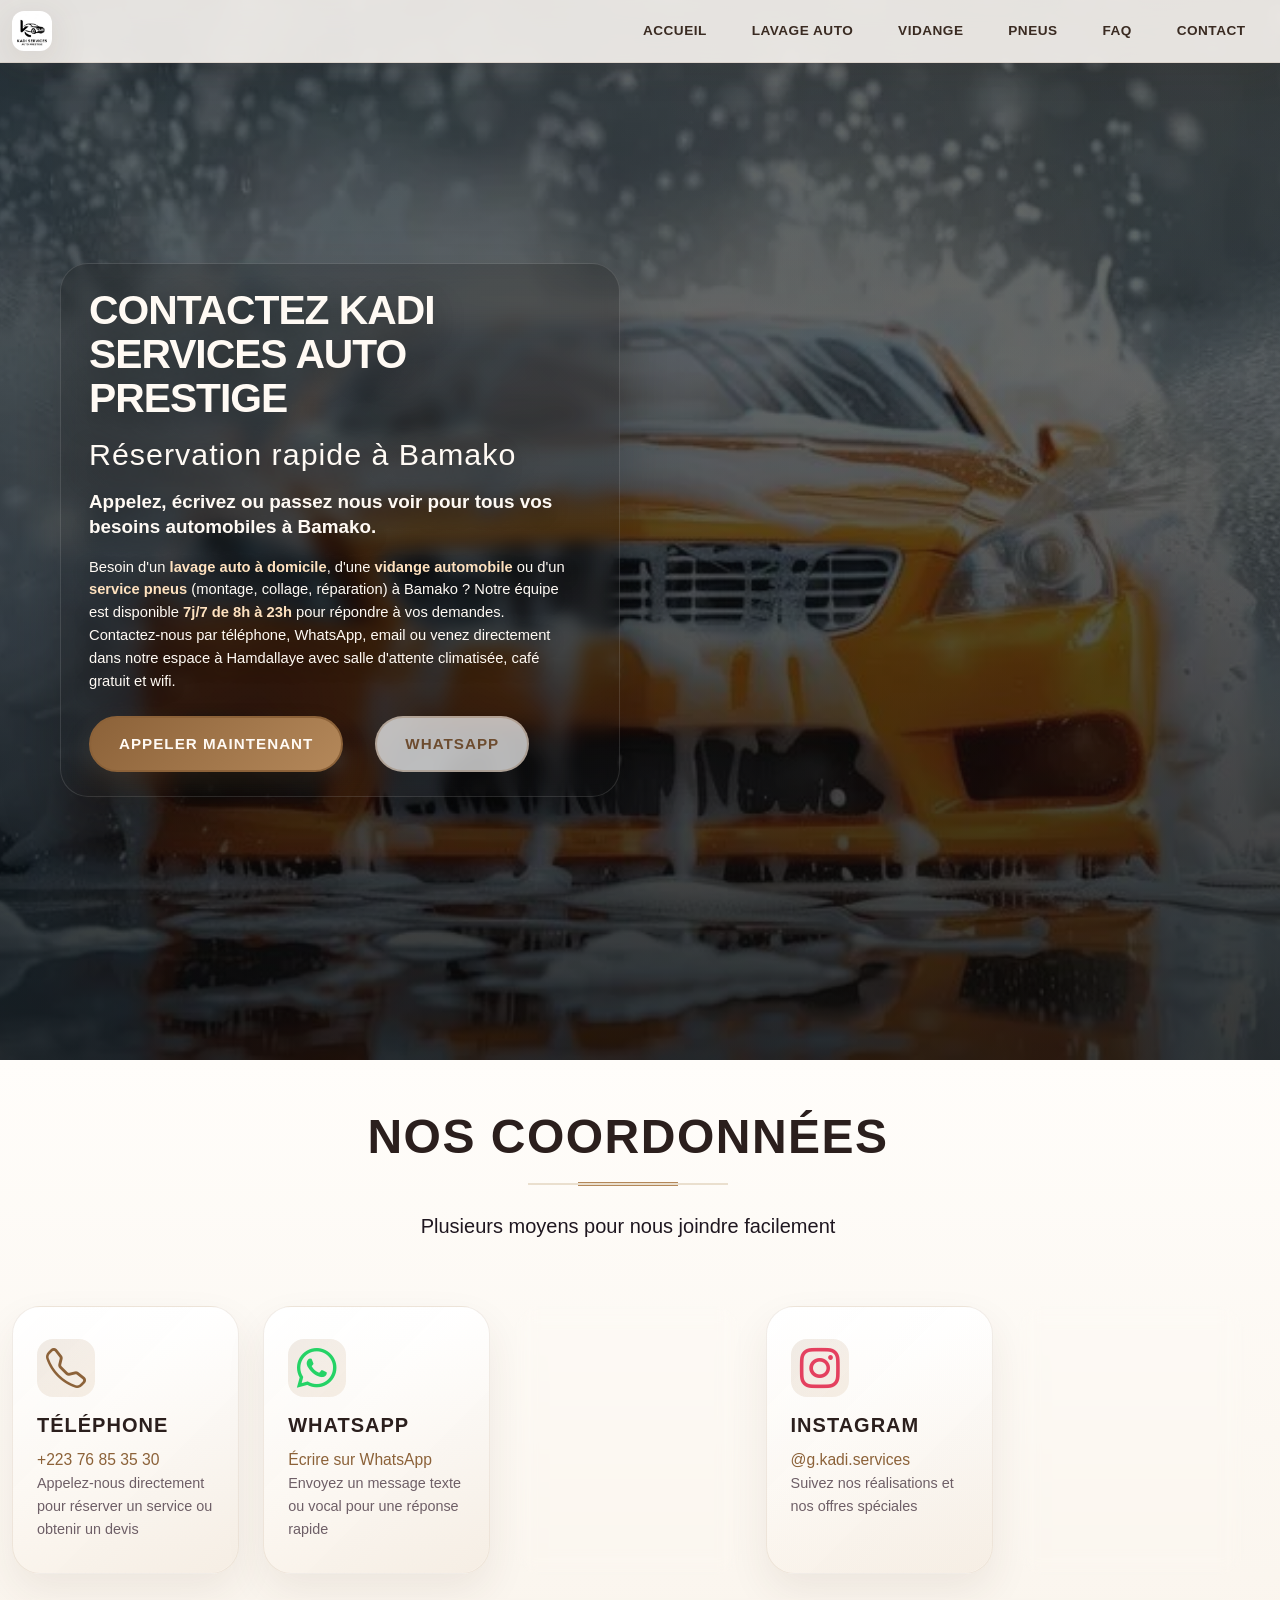
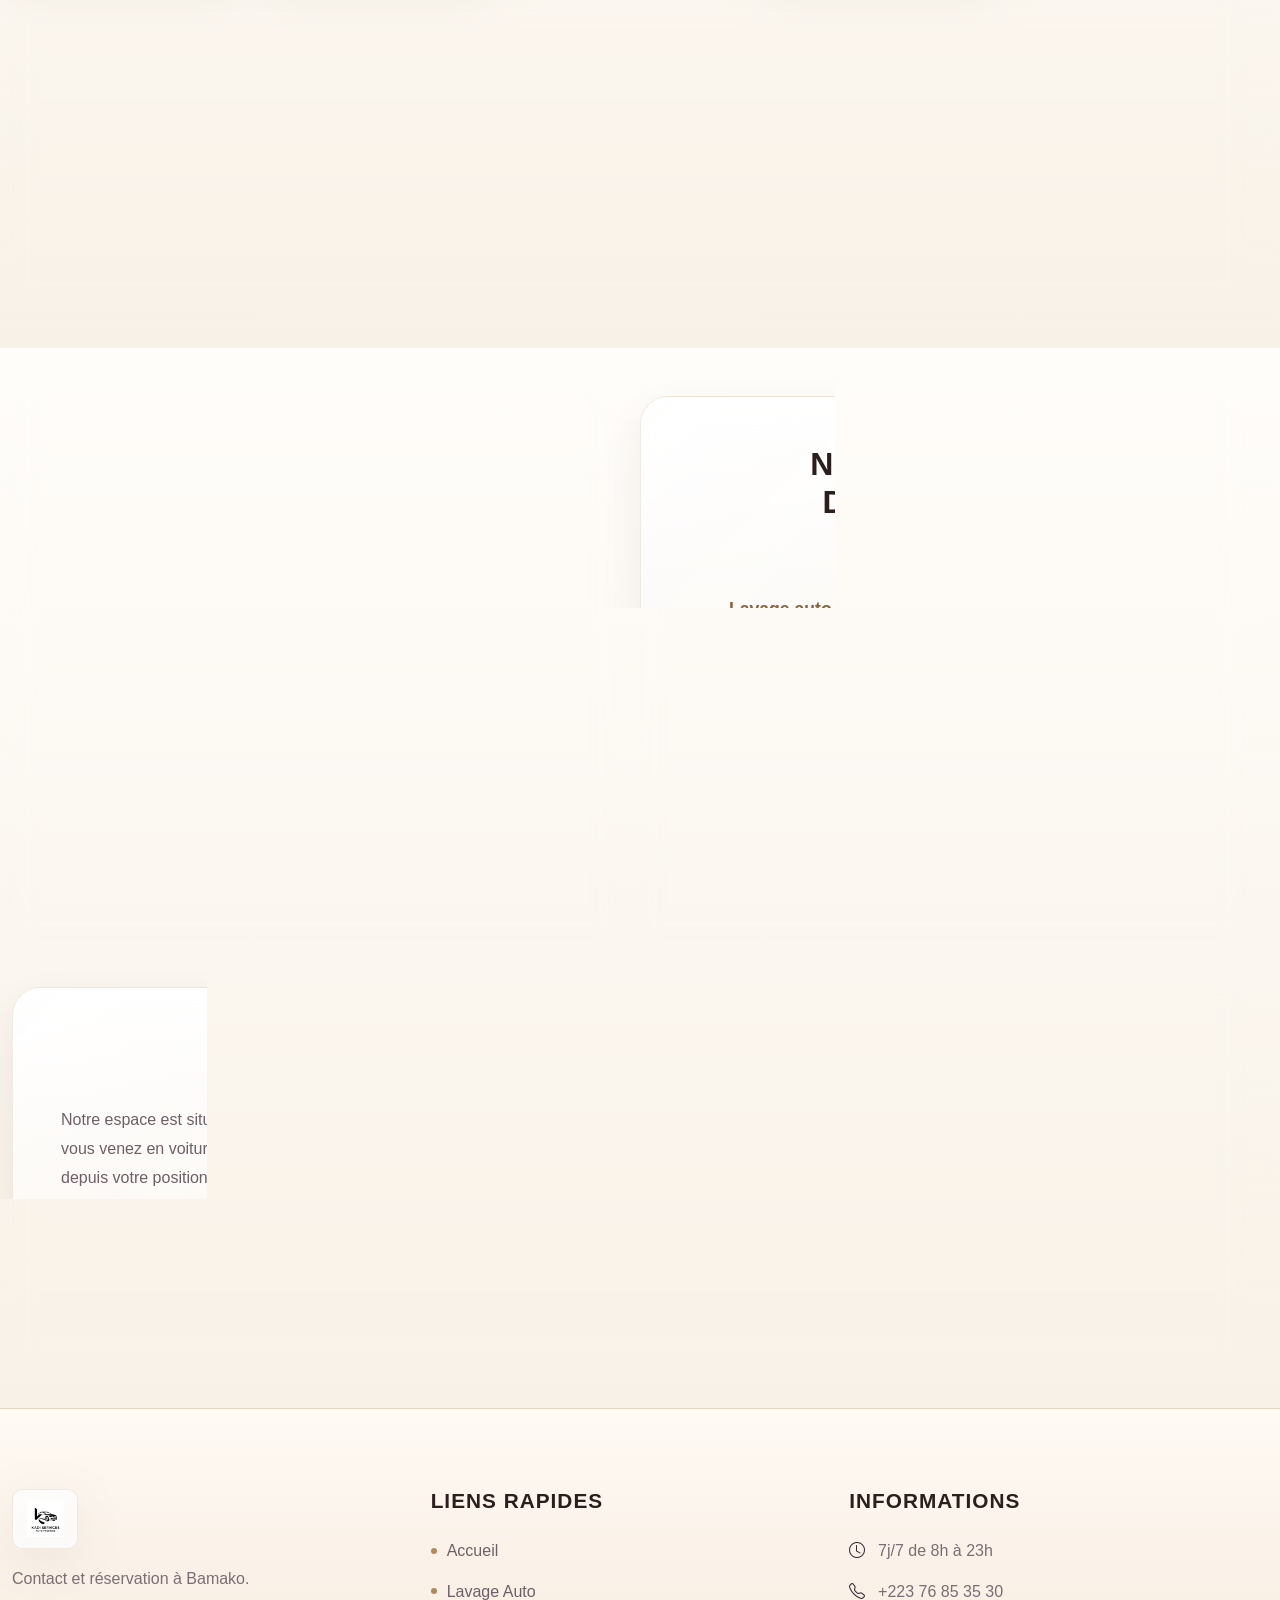
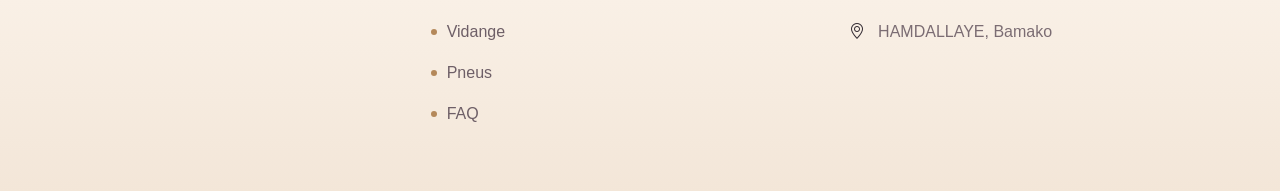
==== commit 83fa6d9a: "Enrich all pages with substantial unique content for Google indexing (thin content fix)" ====
--- a/contact.html
+++ b/contact.html
@@ -36,8 +36,58 @@
 <body>
     <noscript><iframe src="https://www.googletagmanager.com/ns.html?id=GTM-TSNSFCXC" height="0" width="0" style="display:none;visibility:hidden"></iframe></noscript>
     <nav class="navbar navbar-expand-lg navbar-light fixed-top"><div class="container"><a class="navbar-brand" href="index.html"><img src="images/logo-kadi.png" alt="Kadi Services" class="logo-nav" width="180" height="40" loading="eager"></a><button class="navbar-toggler" type="button" data-bs-toggle="collapse" data-bs-target="#navbarNav" aria-controls="navbarNav" aria-expanded="false" aria-label="Ouvrir le menu de navigation"><span class="navbar-toggler-icon"></span></button><div class="collapse navbar-collapse" id="navbarNav"><ul class="navbar-nav ms-auto"><li class="nav-item"><a class="nav-link" href="index.html">Accueil</a></li><li class="nav-item"><a class="nav-link" href="lavage-auto-bamako.html">Lavage Auto</a></li><li class="nav-item"><a class="nav-link" href="vidange-bamako.html">Vidange</a></li><li class="nav-item"><a class="nav-link" href="montage-pneu-bamako.html">Pneus</a></li><li class="nav-item"><a class="nav-link" href="faq.html">FAQ</a></li><li class="nav-item"><a class="nav-link active" href="contact.html">Contact</a></li></ul></div></div></nav>
-    <section class="hero-section hero-secondary"><div class="hero-video-container"><div class="hero-video-fallback"></div></div><div class="hero-overlay"></div><div class="container"><div class="row align-items-center min-vh-100"><div class="col-lg-8 hero-content"><div class="hero-text animate-fade-in"><h1 class="display-2 fw-bold mb-4">Contactez Kadi Services Auto Prestige</h1><h2 class="display-4 mb-4">Réservation rapide à Bamako</h2><p class="mb-5 hero-description">Besoin d'un lavage auto, d'une vidange ou d'un service pneus à domicile à Bamako ? Contactez-nous par téléphone, WhatsApp ou email.</p></div></div></div></div></section>
-    <section class="contact-section py-5"><div class="container"><div class="row g-4"><div class="col-md-6 col-lg-3"><div class="contact-card text-center h-100"><i class="bi bi-envelope contact-icon"></i><h5>Email</h5><p><a href="mailto:contact@kadiservices.site">contact@kadiservices.site</a></p></div></div><div class="col-md-6 col-lg-3"><div class="contact-card text-center h-100"><i class="bi bi-telephone contact-icon"></i><h5>Téléphone</h5><p><a href="tel:+22376853530">+223 76 85 35 30</a></p></div></div><div class="col-md-6 col-lg-3"><div class="contact-card text-center h-100"><i class="bi bi-whatsapp contact-icon"></i><h5>WhatsApp</h5><p><a href="https://wa.me/22376853530" target="_blank" rel="noopener noreferrer">Écrire sur WhatsApp</a></p></div></div><div class="col-md-6 col-lg-3"><div class="contact-card text-center h-100"><i class="bi bi-instagram contact-icon"></i><h5>Instagram</h5><p><a href="https://www.instagram.com/g.kadi.services/" target="_blank" rel="noopener noreferrer">@g.kadi.services</a></p></div></div><div class="col-md-6 col-lg-3"><div class="contact-card text-center h-100"><i class="bi bi-tiktok contact-icon"></i><h5>TikTok</h5><p><a href="https://www.tiktok.com/@kservices8?_r=1&_t=ZS-94y5Yy23Uvw" target="_blank" rel="noopener noreferrer">@kservices8</a></p></div></div><div class="col-12"><div class="contact-card text-center h-100 contact-address-card"><i class="bi bi-geo-alt contact-icon"></i><h5>Adresse</h5><p class="mb-3">HAMDALLAYE près du monument Mamadou Konate<br>Bamako, Mali</p><a href="https://maps.app.goo.gl/7F9AtTYm4M8SSPwT8" target="_blank" rel="noopener noreferrer" class="btn btn-map"><i class="bi bi-map"></i> Voir sur Google Maps</a></div></div></div></div></section>
+    <section class="hero-section hero-secondary"><div class="hero-video-container"><div class="hero-video-fallback"></div></div><div class="hero-overlay"></div><div class="container"><div class="row align-items-center min-vh-100"><div class="col-lg-8 hero-content"><div class="hero-text animate-fade-in"><h1 class="display-2 fw-bold mb-4">Contactez Kadi Services Auto Prestige</h1><h2 class="display-4 mb-4">Réservation rapide à Bamako</h2><p class="lead slogan mb-4">Appelez, écrivez ou passez nous voir pour tous vos besoins automobiles à Bamako.</p><p class="mb-5 hero-description">Besoin d'un <strong>lavage auto à domicile</strong>, d'une <strong>vidange automobile</strong> ou d'un <strong>service pneus</strong> (montage, collage, réparation) à Bamako ? Notre équipe est disponible <strong>7j/7 de 8h à 23h</strong> pour répondre à vos demandes. Contactez-nous par téléphone, WhatsApp, email ou venez directement dans notre espace à Hamdallaye avec salle d'attente climatisée, café gratuit et wifi.</p><div class="hero-buttons"><a href="tel:+22376853530" class="btn btn-primary btn-lg me-3 animate-scale">Appeler maintenant</a><a href="https://wa.me/22376853530" target="_blank" rel="noopener noreferrer" class="btn btn-outline-light btn-lg animate-scale">WhatsApp</a></div></div></div></div></div></section>
+
+    <section class="contact-section py-5">
+        <div class="container">
+            <div class="row mb-5"><div class="col-12 text-center"><h2 class="section-title">Nos coordonnées</h2><div class="title-line"></div><p class="lead mt-4">Plusieurs moyens pour nous joindre facilement</p></div></div>
+            <div class="row g-4">
+                <div class="col-md-6 col-lg-3"><div class="contact-card text-center h-100"><i class="bi bi-telephone contact-icon"></i><h5>Téléphone</h5><p><a href="tel:+22376853530">+223 76 85 35 30</a></p><p style="color: var(--text-gray); font-size: 0.9rem;">Appelez-nous directement pour réserver un service ou obtenir un devis</p></div></div>
+                <div class="col-md-6 col-lg-3"><div class="contact-card text-center h-100"><i class="bi bi-whatsapp contact-icon"></i><h5>WhatsApp</h5><p><a href="https://wa.me/22376853530" target="_blank" rel="noopener noreferrer">Écrire sur WhatsApp</a></p><p style="color: var(--text-gray); font-size: 0.9rem;">Envoyez un message texte ou vocal pour une réponse rapide</p></div></div>
+                <div class="col-md-6 col-lg-3"><div class="contact-card text-center h-100"><i class="bi bi-envelope contact-icon"></i><h5>Email</h5><p><a href="mailto:contact@kadiservices.site">contact@kadiservices.site</a></p><p style="color: var(--text-gray); font-size: 0.9rem;">Pour les demandes de devis détaillés ou les partenariats</p></div></div>
+                <div class="col-md-6 col-lg-3"><div class="contact-card text-center h-100"><i class="bi bi-instagram contact-icon"></i><h5>Instagram</h5><p><a href="https://www.instagram.com/g.kadi.services/" target="_blank" rel="noopener noreferrer">@g.kadi.services</a></p><p style="color: var(--text-gray); font-size: 0.9rem;">Suivez nos réalisations et nos offres spéciales</p></div></div>
+                <div class="col-md-6 col-lg-3"><div class="contact-card text-center h-100"><i class="bi bi-tiktok contact-icon"></i><h5>TikTok</h5><p><a href="https://www.tiktok.com/@kservices8?_r=1&_t=ZS-94y5Yy23Uvw" target="_blank" rel="noopener noreferrer">@kservices8</a></p><p style="color: var(--text-gray); font-size: 0.9rem;">Découvrez nos vidéos de lavage et d'entretien automobile</p></div></div>
+                <div class="col-12"><div class="contact-card text-center h-100 contact-address-card"><i class="bi bi-geo-alt contact-icon"></i><h5>Notre adresse à Bamako</h5><p class="mb-3">HAMDALLAYE près du monument Mamadou Konate<br>Bamako, Mali</p><a href="https://maps.app.goo.gl/7F9AtTYm4M8SSPwT8" target="_blank" rel="noopener noreferrer" class="btn btn-map"><i class="bi bi-map"></i> Voir sur Google Maps</a></div></div>
+            </div>
+        </div>
+    </section>
+
+    <section class="services-section py-5">
+        <div class="container">
+            <div class="row g-4">
+                <div class="col-lg-6">
+                    <div class="info-card h-100">
+                        <h3>Horaires et disponibilité</h3>
+                        <ul class="info-list">
+                            <li><i class="bi bi-clock"></i> <strong>Lundi - Dimanche :</strong> 8h à 23h (7j/7, jours fériés inclus)</li>
+                            <li><i class="bi bi-telephone"></i> <strong>Réservation :</strong> Par téléphone, WhatsApp ou application mobile</li>
+                            <li><i class="bi bi-stopwatch"></i> <strong>Délai de réponse :</strong> Nous répondons généralement en moins de 30 minutes</li>
+                            <li><i class="bi bi-geo-alt"></i> <strong>Zone d'intervention :</strong> Tout Bamako et ses environs</li>
+                        </ul>
+                    </div>
+                </div>
+                <div class="col-lg-6">
+                    <div class="info-card h-100">
+                        <h3>Nos services disponibles</h3>
+                        <ul class="info-list">
+                            <li><i class="bi bi-droplet-fill"></i> <strong><a href="lavage-auto-bamako.html">Lavage auto à domicile</a> :</strong> Express, Standard, Complet et Premium avec récupération et livraison du véhicule</li>
+                            <li><i class="bi bi-fuel-pump"></i> <strong><a href="vidange-bamako.html">Vidange automobile</a> :</strong> Intervention à domicile avec huile et filtre de qualité adaptés à votre véhicule</li>
+                            <li><i class="bi bi-circle-fill"></i> <strong><a href="montage-pneu-bamako.html">Montage et collage de pneus</a> :</strong> Réparation de crevaisons, montage et dépannage pneus à domicile</li>
+                        </ul>
+                    </div>
+                </div>
+            </div>
+            <div class="row g-4 mt-4">
+                <div class="col-lg-12">
+                    <div class="info-card">
+                        <h3>Comment nous trouver à Bamako ?</h3>
+                        <p style="color: var(--text-gray); line-height: 1.8;">Notre espace est situé à <strong>Hamdallaye, près du monument Mamadou Konate</strong>, dans un endroit facilement accessible depuis tous les quartiers de Bamako. Si vous venez en voiture, un espace de stationnement est disponible sur place. Vous pouvez également nous localiser sur <a href="https://maps.app.goo.gl/7F9AtTYm4M8SSPwT8" target="_blank" rel="noopener noreferrer">Google Maps</a> pour obtenir l'itinéraire depuis votre position.</p>
+                        <p style="color: var(--text-gray); line-height: 1.8;">Si vous préférez le service à domicile, pas besoin de venir. Notre équipe se déplace dans tout Bamako : Hamdallaye, ACI 2000, Badalabougou, Hippodrome, Kalaban Coura, Lafiabougou, Sotuba, Magnambougou, Faladiè, Sebenikoro, Niamakoro, Yirimadio et tous les autres quartiers. Appelez-nous au <a href="tel:+22376853530">+223 76 85 35 30</a> et nous viendrons chez vous.</p>
+                    </div>
+                </div>
+            </div>
+        </div>
+    </section>
     <footer class="footer py-5"><div class="container"><div class="row g-4"><div class="col-lg-4"><img src="images/logo-kadi.png" alt="Kadi Services" class="logo-footer mb-3" width="250" height="60" loading="lazy"><p class="footer-text">Contact et réservation à Bamako.</p></div><div class="col-lg-4"><h5 class="footer-title">Liens Rapides</h5><ul class="footer-links"><li><a href="index.html">Accueil</a></li><li><a href="lavage-auto-bamako.html">Lavage Auto</a></li><li><a href="vidange-bamako.html">Vidange</a></li><li><a href="montage-pneu-bamako.html">Pneus</a></li><li><a href="faq.html">FAQ</a></li></ul></div><div class="col-lg-4"><h5 class="footer-title">Informations</h5><ul class="footer-info"><li><i class="bi bi-clock"></i> 7j/7 de 8h à 23h</li><li><i class="bi bi-telephone"></i> +223 76 85 35 30</li><li><i class="bi bi-geo-alt"></i> HAMDALLAYE, Bamako</li></ul></div></div></div></footer>
     <script src="https://cdn.jsdelivr.net/npm/bootstrap@5.3.2/dist/js/bootstrap.bundle.min.js" defer></script>
     <script src="js/main.js" defer></script>
